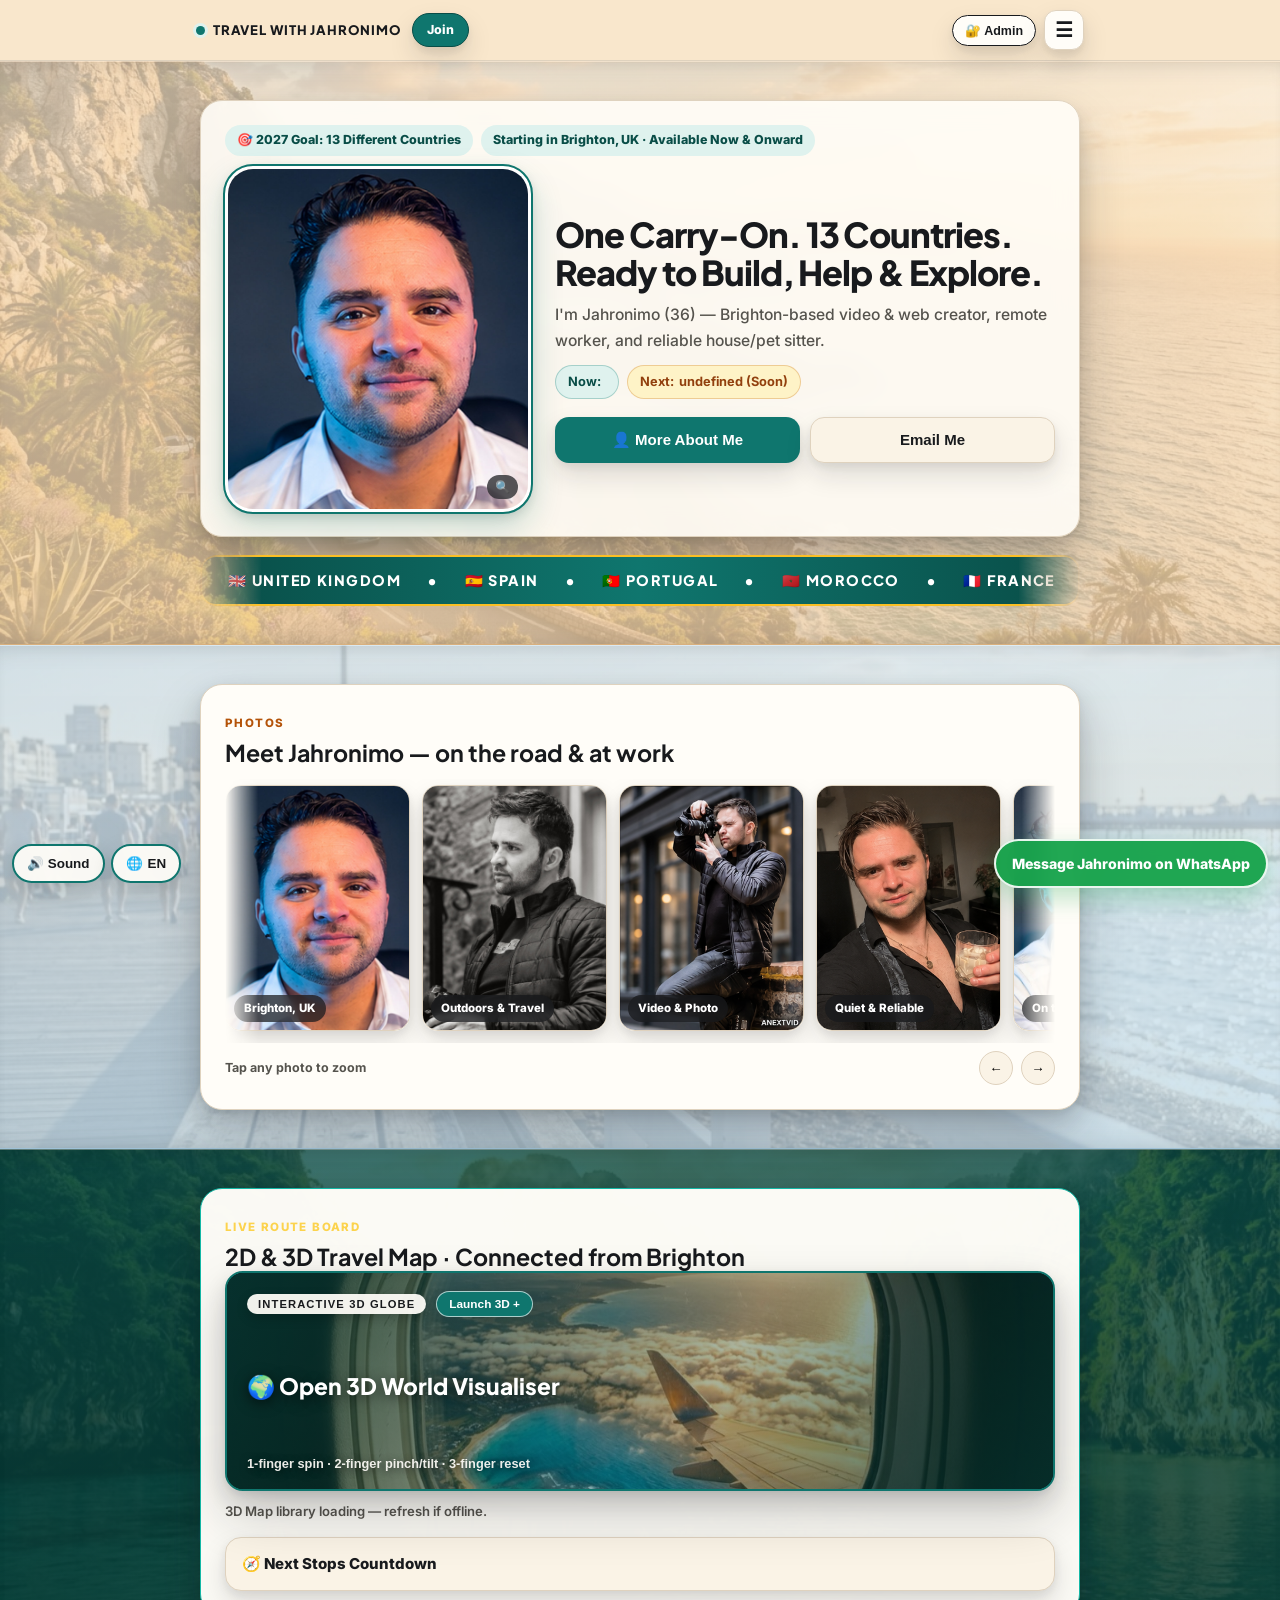
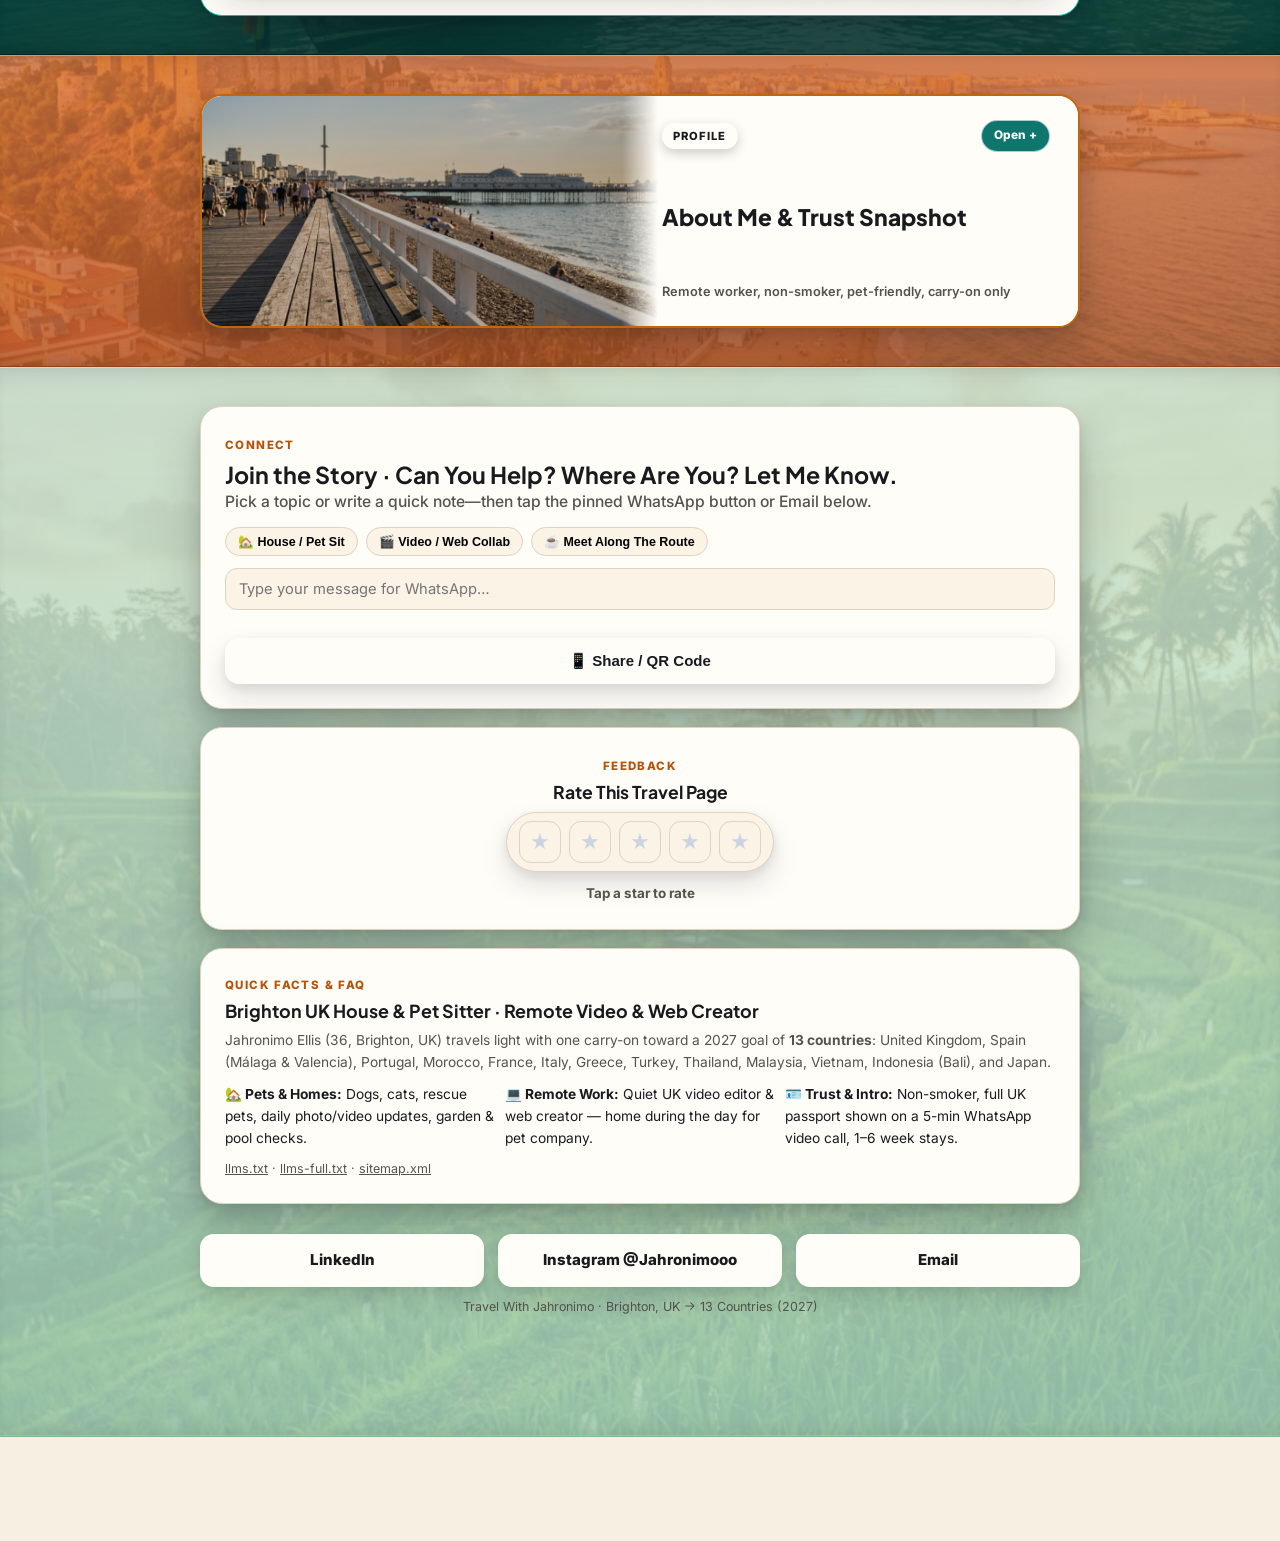
==== index.html @ 1192c4c6 "Upgrade SEO/AGI JSON-LD + visible FAQ + owner-only Trip Prep & SEO Admin tab" ====
<!DOCTYPE html>
<html lang="en" dir="ltr">
<head>
  <meta charset="UTF-8" />
  <meta name="viewport" content="width=device-width, initial-scale=1.0, viewport-fit=cover" />
  <title>Travel With Jahronimo — House Sitting, Remote Video &amp; Web | 13 Countries 2027</title>
  <meta name="description" content="Jahronimo (36, Brighton UK) — calm remote video &amp; web creator and trusted house/pet sitter travelling with one carry-on across 13 countries in 2027." />
  <meta name="robots" content="index, follow, max-image-preview:large" />
  <link rel="canonical" href="https://travelwithjahronimo.pages.dev/" />
  <link rel="alternate" type="text/plain" title="LLMs Context" href="llms.txt" />
  <link rel="manifest" href="manifest.webmanifest" />
  <meta name="theme-color" content="#0b4f4a" />

  <!-- Geo & Local Discovery -->
  <meta name="geo.region" content="GB-BNH" />
  <meta name="geo.placename" content="Brighton" />
  <meta name="geo.position" content="50.8225;-0.1372" />
  <meta name="ICBM" content="50.8225, -0.1372" />

  <!-- 16 hreflang alternates -->
  <link rel="alternate" hreflang="en" href="https://travelwithjahronimo.pages.dev/" />
  <link rel="alternate" hreflang="es" href="https://travelwithjahronimo.pages.dev/?lang=es" />
  <link rel="alternate" hreflang="pt" href="https://travelwithjahronimo.pages.dev/?lang=pt" />
  <link rel="alternate" hreflang="fr" href="https://travelwithjahronimo.pages.dev/?lang=fr" />
  <link rel="alternate" hreflang="ar" href="https://travelwithjahronimo.pages.dev/?lang=ar" />
  <link rel="alternate" hreflang="id" href="https://travelwithjahronimo.pages.dev/?lang=id" />
  <link rel="alternate" hreflang="th" href="https://travelwithjahronimo.pages.dev/?lang=th" />
  <link rel="alternate" hreflang="vi" href="https://travelwithjahronimo.pages.dev/?lang=vi" />
  <link rel="alternate" hreflang="de" href="https://travelwithjahronimo.pages.dev/?lang=de" />
  <link rel="alternate" hreflang="it" href="https://travelwithjahronimo.pages.dev/?lang=it" />
  <link rel="alternate" hreflang="nl" href="https://travelwithjahronimo.pages.dev/?lang=nl" />
  <link rel="alternate" hreflang="ja" href="https://travelwithjahronimo.pages.dev/?lang=ja" />
  <link rel="alternate" hreflang="ko" href="https://travelwithjahronimo.pages.dev/?lang=ko" />
  <link rel="alternate" hreflang="zh" href="https://travelwithjahronimo.pages.dev/?lang=zh" />
  <link rel="alternate" hreflang="hi" href="https://travelwithjahronimo.pages.dev/?lang=hi" />
  <link rel="alternate" hreflang="tr" href="https://travelwithjahronimo.pages.dev/?lang=tr" />
  <link rel="alternate" hreflang="x-default" href="https://travelwithjahronimo.pages.dev/" />

  <!-- Open Graph & Twitter -->
  <meta property="og:type" content="website" />
  <meta property="og:title" content="Travel With Jahronimo — House Sitting, Video &amp; Web | 13 Countries 2027" />
  <meta property="og:description" content="One carry-on. 13 countries. Trusted UK house/pet sitter and remote video &amp; web creator." />
  <meta property="og:url" content="https://travelwithjahronimo.pages.dev/" />
  <meta property="og:image" content="https://travelwithjahronimo.pages.dev/assets/hero.jpg" />
  <meta name="twitter:card" content="summary_large_image" />
  <meta name="twitter:title" content="Travel With Jahronimo — 13 Countries in 2027" />
  <meta name="twitter:image" content="https://travelwithjahronimo.pages.dev/assets/hero.jpg" />

  <!-- Structured Data (SEO / AEO / GEO) -->
  <script type="application/ld+json">
  {
    "@context": "https://schema.org",
    "@graph": [
      {
        "@type": "WebSite",
        "name": "Travel With Jahronimo",
        "url": "https://travelwithjahronimo.pages.dev/"
      },
      {
        "@type": "ProfilePage",
        "mainEntity": {
          "@type": "Person",
          "name": "Jahronimo Ellis",
          "url": "https://travelwithjahronimo.pages.dev/",
          "email": "mailto:jahronimo1@hotmail.com",
          "homeLocation": { "@type": "Place", "name": "Brighton, United Kingdom" },
          "hasOccupation": { "@type": "Occupation", "name": "Remote Video Producer, Web Creator & Trusted House Sitter" },
          "knowsAbout": ["House Sitting", "Pet Sitting", "Dog & Cat Care", "Video Editing", "Web Design", "Remote Work"],
          "sameAs": [
            "https://www.linkedin.com/in/jahronimo-ellis-aa6863437/",
            "https://instagram.com/Jahronimooo"
          ]
        }
      },
      {
        "@type": "Service",
        "name": "House Sitting, Pet Care & Remote Video/Web Production",
        "provider": { "@type": "Person", "name": "Jahronimo Ellis" },
        "areaServed": ["United Kingdom", "Europe", "North Africa", "Southeast Asia", "Japan"]
      },
      {
        "@type": "ItemList",
        "name": "2027 13-Country Travel Route",
        "itemListElement": [
          { "@type": "ListItem", "position": 1, "name": "United Kingdom" },
          { "@type": "ListItem", "position": 2, "name": "Spain" },
          { "@type": "ListItem", "position": 3, "name": "Portugal" },
          { "@type": "ListItem", "position": 4, "name": "Morocco" },
          { "@type": "ListItem", "position": 5, "name": "France" },
          { "@type": "ListItem", "position": 6, "name": "Italy" },
          { "@type": "ListItem", "position": 7, "name": "Greece" },
          { "@type": "ListItem", "position": 8, "name": "Turkey" },
          { "@type": "ListItem", "position": 9, "name": "Thailand" },
          { "@type": "ListItem", "position": 10, "name": "Malaysia" },
          { "@type": "ListItem", "position": 11, "name": "Vietnam" },
          { "@type": "ListItem", "position": 12, "name": "Indonesia (Bali)" },
          { "@type": "ListItem", "position": 13, "name": "Japan" }
        ]
      },
      {
        "@type": "OfferCatalog",
        "name": "House Sitting & Remote Creative Services",
        "itemListElement": [
          { "@type": "Offer", "itemOffered": { "@type": "Service", "name": "Trusted House & Pet Sitting" } },
          { "@type": "Offer", "itemOffered": { "@type": "Service", "name": "Remote Video Editing & Web Production" } }
        ]
      },
      {
        "@type": "HowTo",
        "name": "How to Book Jahronimo for a House Sit or Creative Project",
        "step": [
          { "@type": "HowToStep", "name": "Check the Live Route", "text": "View Jahronimo's current base and upcoming stops on the 3D World Globe." },
          { "@type": "HowToStep", "name": "Send Dates via WhatsApp or Email", "text": "Use the regional Connect Sheet or pinned WhatsApp button with your dates." },
          { "@type": "HowToStep", "name": "5-Minute Intro Video Call", "text": "Meet your pets, tour the property, and confirm key handover details." }
        ]
      },
      {
        "@type": "FAQPage",
        "mainEntity": [
          {
            "@type": "Question",
            "name": "Where is Jahronimo based and where is he travelling next?",
            "acceptedAnswer": { "@type": "Answer", "text": "Jahronimo starts from Brighton, UK, with upcoming 2026–2027 stops across Spain, Portugal, Morocco, Europe, and Southeast Asia toward a 13-country goal." }
          },
          {
            "@type": "Question",
            "name": "Does Jahronimo work remotely while house sitting?",
            "acceptedAnswer": { "@type": "Answer", "text": "Yes. He works quietly from home producing video and web projects, giving pets calm daytime company." }
          },
          {
            "@type": "Question",
            "name": "Can hosts do a video call and check ID before booking?",
            "acceptedAnswer": { "@type": "Answer", "text": "Yes. Jahronimo offers a 5-minute WhatsApp video call to meet your pets, tour the home, and verify his UK passport." }
          },
          {
            "@type": "Question",
            "name": "What pets and home tasks does Jahronimo handle?",
            "acceptedAnswer": { "@type": "Answer", "text": "Dogs, cats, and rescue pets (walks, feeding, medication, daily photo updates), plus garden, plants, and pool checks." }
          },
          {
            "@type": "Question",
            "name": "How long are typical stays?",
            "acceptedAnswer": { "@type": "Answer", "text": "Flexible 1-week to 6-week stays across the UK, Spain, Portugal, Morocco, Europe, and Southeast Asia." }
          }
        ]
      },
      {
        "@type": "Place",
        "name": "Brighton, United Kingdom",
        "geo": { "@type": "GeoCoordinates", "latitude": 50.8225, "longitude": -0.1372 }
      },
      {
        "@type": "Place",
        "name": "Málaga, Spain",
        "geo": { "@type": "GeoCoordinates", "latitude": 36.7213, "longitude": -4.4214 }
      },
      {
        "@type": "Place",
        "name": "Valencia, Spain",
        "geo": { "@type": "GeoCoordinates", "latitude": 39.4699, "longitude": -0.3763 }
      },
      {
        "@type": "Place",
        "name": "Chiang Mai & Bangkok, Thailand",
        "geo": { "@type": "GeoCoordinates", "latitude": 18.7883, "longitude": 98.9853 }
      },
      {
        "@type": "Place",
        "name": "Ubud, Bali, Indonesia",
        "geo": { "@type": "GeoCoordinates", "latitude": -8.5069, "longitude": 115.2625 }
      }
    ]
  }
  </script>

  <link rel="preconnect" href="https://fonts.googleapis.com" />
  <link rel="preconnect" href="https://fonts.gstatic.com" crossorigin />
  <link href="https://fonts.googleapis.com/css2?family=Inter:wght@400;500;600;700&family=Plus+Jakarta+Sans:wght@700;800&display=swap" rel="stylesheet" />
  <link href="https://unpkg.com/maplibre-gl@5.1.0/dist/maplibre-gl.css" rel="stylesheet" />
  <link rel="stylesheet" href="styles.css?v=5" />
</head>
<body>
  <!-- Animated SVG Logo Launch Intro (runs on every launch, skip anytime) -->
  <div id="launchIntro" class="launch-intro" aria-label="Travel With Jahronimo Launch Animation">
    <div class="launch-logo-box">
      <svg class="launch-svg" viewBox="0 0 140 140" width="124" height="124" aria-hidden="true">
        <circle class="svg-globe" cx="70" cy="70" r="52" fill="none" stroke="#0f766e" stroke-width="3.5" />
        <ellipse class="svg-orbit" cx="70" cy="70" rx="52" ry="20" fill="none" stroke="#c2410c" stroke-width="2.5" stroke-dasharray="6 4" />
        <path class="svg-arc" d="M22,74 Q70,18 118,64" fill="none" stroke="#d97706" stroke-width="3" stroke-linecap="round" />
        <circle class="svg-plane" cx="118" cy="64" r="5.5" fill="#c2410c" />
      </svg>
      <div class="launch-wordmark">TRAVEL WITH JAHRONIMO</div>
      <div class="launch-sub">One Carry-On · 13 Countries · 2027</div>
      <button id="skipIntroBtn" class="skip-intro-btn tap-fx" type="button">Skip Intro →</button>
    </div>
  </div>

  <!-- Sticky Topbar (Brand + Join on Left | 3-Bar Fast Jump on Right | No Sound in Middle) -->
  <header class="topbar">
    <div class="topbar-inner">
      <div class="topbar-left">
        <div class="brand-wrap">
          <span class="brand-dot" aria-hidden="true"></span>
          <span class="brand-name">TRAVEL WITH JAHRONIMO</span>
        </div>
        <a id="topJoinBtn" class="top-join-btn tap-fx" href="#quick-whatsapp" data-i18n="joinTop">Join</a>
      </div>
      <div class="topbar-right">
        <button id="authQuickBtn" class="top-admin-btn tap-fx" type="button" aria-label="Admin Login" data-i18n="adminBtnLabel">🔐 Admin</button>
        <button id="navMenuBtn" class="hamburger-btn tap-fx" type="button" aria-label="Open areas menu" aria-expanded="false">☰</button>
      </div>
      <nav id="navMenuDropdown" class="nav-dropdown" aria-label="Fast jump areas">
        <button class="nav-jump-btn tap-fx" type="button" data-jump="sec-hero" data-i18n="navWho">👤 Who I Am</button>
        <button class="nav-jump-btn tap-fx" type="button" data-jump="sec-photos" data-i18n="navPhotos">📸 Photos</button>
        <button class="nav-jump-btn tap-fx" type="button" data-jump="sec-map" data-i18n="navWorld">🌍 3D World &amp; Countdowns</button>
        <button class="nav-jump-btn tap-fx" type="button" data-jump="sec-info" data-i18n="navCards">🃏 Full Guide &amp; FAQ</button>
        <button class="nav-jump-btn tap-fx" type="button" data-jump="quick-whatsapp" data-i18n="navJoin">💬 Join the Story</button>
      </nav>
    </div>
  </header>

  <!-- BAND 1: WARM CREAM — WHO I AM + WHERE NOW / NEXT -->
  <main id="mainContent">
  <section id="sec-hero" class="band band-cream">
    <div class="band-inner">
      <article class="card hero-card reveal">
        <div class="pill-row">
          <span class="status-pill" data-i18n="goalBadgeTop">🎯 2027 Goal: 13 Countries</span>
          <span class="status-pill alt" data-i18n="statusPill">Starting from Brighton, UK · Available Now</span>
        </div>
        <div class="hero-top">
          <button id="heroAvatarBtn" class="hero-avatar-btn tap-fx" type="button" aria-label="Tap to view profile photo">
            <img class="hero-avatar" src="assets/hero.jpg" alt="Jahronimo — Profile photo" style="object-position: center 20%;" />
            <span class="hero-avatar-badge">🔍</span>
          </button>
          <div>
            <h1 class="hero-title" data-i18n="heroTitle">One Carry-On. 13 Countries. Your Home &amp; Pets in Safe Hands.</h1>
            <p class="hero-sub" data-i18n="heroSub">I’m Jahronimo (36) — calm UK remote worker, video &amp; web creator, and trusted house &amp; pet sitter.</p>
            <div class="where-row">
              <span class="where-pill"><strong data-i18n="nowLabel">Now:</strong> <span id="whereNowText">Brighton, UK</span></span>
              <span class="where-pill next"><strong data-i18n="nextLabel">Next:</strong> <span id="whereNextText">Málaga, Spain (Dec 2026)</span></span>
            </div>
            <div class="cta-row">
              <button id="openAboutHeroBtn" class="btn btn-teal tap-fx" type="button" data-i18n="moreAboutBtn">👤 More About Me</button>
              <button id="openEmailModalBtn" class="btn btn-email tap-fx" type="button" data-i18n="emailBtn">Email Me</button>
            </div>
          </div>
        </div>
      </article>

      <div class="travel-marquee" aria-label="13 Target Countries">
        <div class="travel-marquee-track" style="animation-duration: 300s;">
          <span>🇬🇧 UNITED KINGDOM</span><span>•</span><span>🇪🇸 SPAIN</span><span>•</span><span>🇵🇹 PORTUGAL</span><span>•</span><span>🇲🇦 MOROCCO</span><span>•</span><span>🇫🇷 FRANCE</span><span>•</span><span>🇮🇹 ITALY</span><span>•</span><span>🇬🇷 GREECE</span><span>•</span><span>🇹🇷 TURKEY</span><span>•</span><span>🇹🇭 THAILAND</span><span>•</span><span>🇲🇾 MALAYSIA</span><span>•</span><span>🇻🇳 VIETNAM</span><span>•</span><span>🇮🇩 INDONESIA (BALI)</span><span>•</span><span>🇯🇵 JAPAN</span><span>•</span>
          <span>🇬🇧 UNITED KINGDOM</span><span>•</span><span>🇪🇸 SPAIN</span><span>•</span><span>🇵🇹 PORTUGAL</span><span>•</span><span>🇲🇦 MOROCCO</span><span>•</span><span>🇫🇷 FRANCE</span><span>•</span><span>🇮🇹 ITALY</span><span>•</span><span>🇬🇷 GREECE</span><span>•</span><span>🇹🇷 TURKEY</span><span>•</span><span>🇹🇭 THAILAND</span><span>•</span><span>🇲🇾 MALAYSIA</span><span>•</span><span>🇻🇳 VIETNAM</span><span>•</span><span>🇮🇩 INDONESIA (BALI)</span><span>•</span><span>🇯🇵 JAPAN</span><span>•</span>
        </div>
      </div>
    </div>
  </section>

  <!-- BAND 2: WARM IVORY — 16-PHOTO MEDIA STRIP -->
  <section id="sec-photos" class="band band-ivory">
    <div class="band-inner">
      <article class="card reveal">
        <div class="section-kicker" data-i18n="photosKicker">Photos</div>
        <h2 class="section-title" data-i18n="photosTitle">A quick look at me</h2>
        <div id="photoScrollStrip" class="photo-scroll-strip">
          <figure class="photo-item"><img src="assets/hero.jpg" alt="Jahronimo in Brighton" data-caption="Brighton, UK" loading="lazy" /><figcaption class="photo-cap" data-i18n="cap1">Brighton</figcaption></figure>
          <figure class="photo-item"><img src="assets/outdoors.jpg" alt="Outdoors walk" data-caption="Coast &amp; Trails" loading="lazy" /><figcaption class="photo-cap" data-i18n="cap2">Outdoors</figcaption></figure>
          <figure class="photo-item"><img src="assets/camera.png" alt="Video &amp; Photo" data-caption="Video &amp; Photo" loading="lazy" /><figcaption class="photo-cap" data-i18n="cap3">Video &amp; Photo</figcaption></figure>
          <figure class="photo-item"><img src="assets/interior.png" alt="Calm remote setup" data-caption="Trusted Home Care" loading="lazy" /><figcaption class="photo-cap" data-i18n="cap4">Trusted</figcaption></figure>
          <figure class="photo-item"><img src="assets/g05.jpg" alt="Travel portrait 5" loading="lazy" /><figcaption class="photo-cap">On the road</figcaption></figure>
          <figure class="photo-item"><img src="assets/g06.jpg" alt="Travel portrait 6" loading="lazy" /><figcaption class="photo-cap">Creative</figcaption></figure>
          <figure class="photo-item"><img src="assets/g07.jpg" alt="Travel portrait 7" loading="lazy" /><figcaption class="photo-cap">Explore</figcaption></figure>
          <figure class="photo-item"><img src="assets/g08.jpg" alt="Travel portrait 8" loading="lazy" /><figcaption class="photo-cap">Sun &amp; Sea</figcaption></figure>
          <figure class="photo-item"><img src="assets/g09.jpg" alt="Travel portrait 9" loading="lazy" /><figcaption class="photo-cap">City Walks</figcaption></figure>
          <figure class="photo-item"><img src="assets/g10.jpg" alt="Travel portrait 10" loading="lazy" /><figcaption class="photo-cap">Remote Life</figcaption></figure>
          <figure class="photo-item"><img src="assets/g11.png" alt="Travel portrait 11" loading="lazy" /><figcaption class="photo-cap">Fitness</figcaption></figure>
          <figure class="photo-item"><img src="assets/g12.png" alt="Travel portrait 12" loading="lazy" /><figcaption class="photo-cap">Evening</figcaption></figure>
          <figure class="photo-item"><img src="assets/g13.png" alt="Travel portrait 13" loading="lazy" /><figcaption class="photo-cap">Portrait</figcaption></figure>
          <figure class="photo-item"><img src="assets/g14.png" alt="Travel portrait 14" loading="lazy" /><figcaption class="photo-cap">Filming</figcaption></figure>
          <figure class="photo-item"><img src="assets/g15.png" alt="Travel portrait 15" loading="lazy" /><figcaption class="photo-cap">Coastal</figcaption></figure>
          <figure class="photo-item"><img src="assets/g16.png" alt="Travel portrait 16" loading="lazy" /><figcaption class="photo-cap">Ready</figcaption></figure>
        </div>
        <div class="photo-nav-row">
          <span data-i18n="tapZoomHint">Tap any photo to zoom</span>
          <div style="display:flex;gap:8px;">
            <button id="photoPrevBtn" class="photo-nav-btn tap-fx" type="button" aria-label="Scroll photos left">←</button>
            <button id="photoNextBtn" class="photo-nav-btn tap-fx" type="button" aria-label="Scroll photos right">→</button>
          </div>
        </div>
      </article>
    </div>
  </section>

  <!-- BAND 3: DEEP OCEAN TEAL — INTERACTIVE 3D WORLD GLOBE & COUNTDOWNS -->
  <section id="sec-map" class="band band-teal">
    <div class="band-inner">
      <article class="card reveal">
        <div class="section-kicker" data-i18n="mapKicker">Live Route Map</div>
        <h2 class="section-title" data-i18n="mapTitle">2D &amp; 3D Travel Map · Starting From Brighton</h2>

        <!-- Pressable Image Card to Launch 3D World Visualiser (keeps page scroll smooth) -->
        <button id="openWorldCardBtn" class="world-launcher-btn tap-fx" type="button" aria-label="Open 3D World Visualiser">
          <img class="vbtn-bg" src="assets/win-world.jpg" alt="3D World Route Preview" style="--bg-pos: center center;" loading="lazy" />
          <div class="vbtn-scrim"></div>
          <div class="vbtn-top">
            <span class="vbtn-tag" data-i18n="worldTag">Interactive 3D Globe</span>
            <span class="vbtn-open" data-i18n="launch3dBtn">Launch 3D +</span>
          </div>
          <div class="vbtn-title" data-i18n="openWorldTitle">🌍 Open 3D World Visualiser</div>
          <div class="vbtn-bottom">
            <span class="vbtn-sub" data-i18n="worldSub">1-finger spin · 2-finger pinch/tilt · 3-finger reset</span>
          </div>
        </button>

        <div id="mapStatus" class="map-status-note" data-i18n="mapStatusDefault">Tap the World Card or any stop pill below to open the 3D World Visualiser.</div>

        <!-- Fullscreen-Only Map Container with Exit Fullscreen Button & Controls INSIDE it -->
        <div id="mapStageWrap" class="map-stage-wrap">
          <div id="worldMap3D"></div>
          <button id="mapFsExitBtn" class="map-fs-exit tap-fx" type="button" data-i18n="exitFsBtn">✕ Exit Fullscreen</button>
          <div style="position:absolute;top:18px;right:14px;z-index:998;padding:6px 12px;border-radius:999px;background:rgba(24,26,29,0.74);color:#fff;font-size:0.72rem;font-weight:700;backdrop-filter:blur(6px);pointer-events:none;">
            1F Spin · 2F Pinch/Tilt · 3F Tap Reset / Swipe ↓ Exit
          </div>
          <div id="mapFsHudText" style="position:absolute;top:64px;left:16px;z-index:998;padding:6px 12px;border-radius:999px;background:rgba(11,79,74,0.88);color:#fff;font-size:0.76rem;font-weight:800;backdrop-filter:blur(6px);pointer-events:none;border:1px solid rgba(255,255,255,0.28);">
            📍 Brighton, UK → 13 Countries
          </div>
          <div class="map-fs-toolbar">
            <button id="btn3d" class="map-btn active tap-fx" type="button" data-i18n="btn3D">3D Globe</button>
            <button id="btn2d" class="map-btn tap-fx" type="button" data-i18n="btn2D">2D Map</button>
            <button id="mapNextStopHudBtn" class="map-btn tap-fx" type="button">🧭 Next Stop</button>
            <button id="mapTiltBtn" class="map-btn tap-fx" type="button">📐 +15° Tilt</button>
            <button id="mapWorldBtn" class="map-btn tap-fx" type="button">🧭 Full World</button>
            <button id="connectLocBtn" class="map-btn geo tap-fx" type="button" data-i18n="btnPhoneLoc">📍 Connect Phone</button>
            <button id="mapFollowBtn" class="map-btn geo tap-fx" type="button">📡 Follow Me</button>
            <button id="mapFsExitBtn2" class="map-btn tap-fx" type="button" style="background:#dc2626;color:#fff;border-color:#dc2626;">✕ Close</button>
          </div>
        </div>

        <details class="next-stops-collapse">
          <summary class="next-stops-summary tap-fx">
            <span>🧭 <span data-i18n="cdTitle">Countdown to Next Stops</span></span>
          </summary>
          <div class="next-stops-body">
            <div id="countdownGrid" class="countdown-grid"></div>
          </div>
        </details>
      </article>
    </div>
  </section>

  <!-- BAND 4: TERRACOTTA SAND — ONE UNIFIED EXPANDABLE GUIDE (ABOUT, ITINERARY, SKILLS, GOALS, FAQ) -->
  <section id="sec-info" class="band band-sand">
    <div class="band-inner">
      <div class="vbtn-grid">
        <details class="acc-card goal-featured reveal tap-fx">
          <summary class="vbtn-summary" style="--bg-pos: center 30%; min-height: 230px;">
            <img class="vbtn-bg" src="assets/win-about.jpg" alt="About Jahronimo — Full Guide" loading="lazy" />
            <div class="vbtn-scrim"></div>
            <div class="vbtn-top">
              <span class="vbtn-tag" data-i18n="tagProfile">Profile · Itinerary · Skills · 2027</span>
              <span class="vbtn-open" data-i18n="openPlus">Open Full Guide +</span>
            </div>
            <div class="vbtn-title" data-i18n="aboutKicker">About Me, Routes &amp; Full Guide</div>
            <div class="vbtn-bottom">
              <span class="vbtn-sub" data-i18n="aboutSub">Tap to open profile, itinerary, skills, 13-country goals &amp; FAQ in one page</span>
            </div>
          </summary>
          <div class="acc-body">
            <h4 style="font-size:1.05rem;margin-bottom:8px;color:var(--accent-dark);">👤 About Me &amp; Profile</h4>
            <ul>
              <li data-i18n="chip1">🇬🇧 UK Passport (Brighton Base)</li>
              <li data-i18n="chip2">🚭 Non-Smoker &amp; Quiet Lifestyle</li>
              <li data-i18n="chip3">💻 Remote Video &amp; Web Creator</li>
              <li data-i18n="chip4">🐾 Experienced with Dogs, Cats &amp; Rescue Pets</li>
              <li data-i18n="chip5">🎒 Carry-On Only Minimalist</li>
              <li data-i18n="chip6">📹 5-Min Intro Video Call Before Every Sit</li>
            </ul>
            <p data-i18n="aboutBody">I’m Jahronimo, 36, from Brighton on the UK South Coast. I work remotely in video production, editing, and modern web design while house and pet sitting across Europe, North Africa, and Southeast Asia on my 2027 mission to visit 13 countries.</p>
            <p>Because I work quietly from home during the day, pets get calm, consistent company, regular walks, and zero disruption to their routine. Hosts receive daily photo and video updates, spotless home care, garden/pool checks, and reliable communication from start to finish.</p>

            <hr style="border:none;border-top:1.5px solid var(--line);margin:16px 0;" />
            <h4 style="font-size:1.05rem;margin-bottom:8px;color:var(--accent-dark);" data-i18n="routesTitle">🗺️ Itinerary &amp; Travel Routes</h4>
            <ul>
              <li><strong data-i18n="r1Date">Dec 2026:</strong> <span data-i18n="r1Places">Spain · Portugal · Morocco</span> — <span data-i18n="r1Note">House sits &amp; creative sprints (Málaga, Valencia, Lisbon)</span></li>
              <li><strong data-i18n="r2Date">Jan–Feb 2027:</strong> <span data-i18n="r2Places">Thailand · Bali · Vietnam</span> — <span data-i18n="r2Note">Villa care &amp; coastal stays</span></li>
              <li><strong data-i18n="r3Date">Ongoing:</strong> <span data-i18n="r3Places">UK (Brighton)</span> — <span data-i18n="r3Note">Home base</span></li>
            </ul>
            <p>Flexible windows for 1-week to 6-week sits along Europe, North Africa, and Southeast Asia.</p>

            <hr style="border:none;border-top:1.5px solid var(--line);margin:16px 0;" />
            <h4 style="font-size:1.05rem;margin-bottom:8px;color:var(--accent-dark);" data-i18n="skillsGroupTitle">🛠️ Interests, Values &amp; Skills</h4>
            <ul>
              <li data-i18n="s1">🐾 Cat &amp; dog feeding, walks, meds</li>
              <li data-i18n="s2">🌿 Garden, plants &amp; pool checks</li>
              <li data-i18n="s3">💻 Quiet remote work setup</li>
              <li data-i18n="s4">🎬 Video editing &amp; modern websites</li>
              <li data-i18n="s5">⛵ Boat / yacht deck &amp; marina help</li>
            </ul>
            <p>Active daily routine: coastal walks, gym training, cooking healthy meals, practising Spanish, and capturing clean travel &amp; lifestyle visuals.</p>

            <hr style="border:none;border-top:1.5px solid var(--line);margin:16px 0;" />
            <h4 style="font-size:1.05rem;margin-bottom:8px;color:var(--accent-dark);" data-i18n="goalsTitle">🎯 2027 Goals · 13 Countries</h4>
            <div class="goal-progress-wrap" style="margin-bottom:12px;">
              <div style="display:flex;justify-content:space-between;font-weight:800;margin-bottom:6px;">
                <span data-i18n="goalMainLabel">🌍 2027 Mission: 13 Different Countries</span>
                <span id="countriesProgressText">2 / 13 Countries</span>
              </div>
              <div style="height:12px;border-radius:999px;background:#e5eee9;overflow:hidden;border:1px solid #cbd5e1;">
                <div id="countriesProgressFill" style="height:100%;width:15%;background:#0f766e;border-radius:999px;transition:width 0.5s ease;"></div>
              </div>
            </div>
            <ul>
              <li><strong data-i18n="g1Title">🗺️ 13 Countries:</strong> <span data-i18n="g1Desc">Europe, North Africa &amp; Asia.</span></li>
              <li><strong data-i18n="g2Title">🏡 House Sits:</strong> <span data-i18n="g2Desc">5-star host references &amp; daily updates.</span></li>
              <li><strong data-i18n="g3Title">🎬 Video &amp; Web:</strong> <span data-i18n="g3Desc">Host creative collaborations.</span></li>
              <li><strong data-i18n="g4Title">🗣️ Spanish:</strong> <span data-i18n="g4Desc">Conversational fluency.</span></li>
            </ul>

            <hr style="border:none;border-top:1.5px solid var(--line);margin:16px 0;" />
            <h4 style="font-size:1.05rem;margin-bottom:8px;color:var(--accent-dark);" data-i18n="faqTitle">🤝 People, Trust &amp; Direct Contact</h4>
            <ul>
              <li>✅ Full UK Passport &amp; verifiable ID shown on 5-min WhatsApp video call</li>
              <li>✅ <strong>★★★★★ Host Trust Highlights:</strong> Calm daytime presence, daily pet updates, spotless home handover</li>
              <li>📧 Email: <a href="mailto:jahronimo1@hotmail.com?subject=%5BTravel%20With%20Jahronimo%5D%20Collaboration%20%2F%20House%20Sit">jahronimo1@hotmail.com</a></li>
              <li>💼 LinkedIn: <a href="https://www.linkedin.com/in/jahronimo-ellis-aa6863437/" target="_blank" rel="noopener">Jahronimo Ellis</a> · 📸 Instagram: <a href="https://instagram.com/Jahronimooo" target="_blank" rel="noopener">@Jahronimooo</a></li>
            </ul>
          </div>
        </details>
      </div>
    </div>
  </section>

  <!-- BAND 5: MINT SAGE — JOIN STORY + FOOTER -->
  <section id="sec-connect" class="band band-mint">
    <div class="band-inner">
      <article id="quick-whatsapp" class="card reveal">
        <div class="section-kicker" data-i18n="waBoxKicker">Join the Story</div>
        <h2 class="section-title" data-i18n="waBoxTitle">Join the Story · Message on WhatsApp</h2>
        <p class="hero-sub" style="margin-bottom:12px;" data-i18n="waBoxSub">Pick a topic or write your own message — it syncs directly to the WhatsApp button.</p>
        <div class="pill-row" style="margin-bottom:12px;">
          <button class="stop-pill wa-topic-pill tap-fx" type="button" data-wa-msg="Hi Jahronimo! Looking for a house/pet sitter — here are my dates:">🏡 House / Pet Sit</button>
          <button class="stop-pill wa-topic-pill tap-fx" type="button" data-wa-msg="Hi Jahronimo! Want to collab on video or a website project:">🎬 Video / Web Collab</button>
          <button class="stop-pill wa-topic-pill tap-fx" type="button" data-wa-msg="Hi Jahronimo! Let’s grab a coffee/walk when you’re in town:">☕ Meet Along The Route</button>
        </div>
        <input id="waCustomMsg" class="auth-field" type="text" placeholder="Type your message for WhatsApp…" data-i18n-placeholder="waPlaceholder" />
        <div class="cta-row">
          <button id="openQrShareBtn" class="btn btn-outline tap-fx" type="button" data-i18n="shareQrBtn">📱 Share / QR Code</button>
        </div>
      </article>

      <article class="card reveal" style="text-align:center;">
        <div class="section-kicker" data-i18n="rateKicker">Feedback</div>
        <h3 class="section-title" style="font-size:1.1rem;" data-i18n="rateTitle">Rate This Travel Page</h3>
        <div id="starRateRow" class="star-tray">
          <button class="star-btn tap-fx" type="button" data-star="1" aria-label="1 star">★</button>
          <button class="star-btn tap-fx" type="button" data-star="2" aria-label="2 stars">★</button>
          <button class="star-btn tap-fx" type="button" data-star="3" aria-label="3 stars">★</button>
          <button class="star-btn tap-fx" type="button" data-star="4" aria-label="4 stars">★</button>
          <button class="star-btn tap-fx" type="button" data-star="5" aria-label="5 stars">★</button>
        </div>
        <div id="starRateMsg" style="font-size:0.84rem;color:var(--muted);font-weight:700;" data-i18n="rateHint">Tap a star to rate</div>
      </article>

      <article class="card reveal" aria-label="Travel Overview and FAQ" style="font-size:0.86rem;line-height:1.6;">
        <div class="section-kicker">Quick Facts &amp; FAQ</div>
        <h2 class="section-title" style="font-size:1.12rem;margin-bottom:8px;">Brighton UK House &amp; Pet Sitter · Remote Video &amp; Web Creator</h2>
        <p style="color:var(--muted);margin-bottom:10px;">
          Jahronimo Ellis (36, Brighton, UK) travels light with one carry-on toward a 2027 goal of <strong>13 countries</strong>: United Kingdom, Spain (Málaga &amp; Valencia), Portugal, Morocco, France, Italy, Greece, Turkey, Thailand, Malaysia, Vietnam, Indonesia (Bali), and Japan.
        </p>
        <div style="display:grid;grid-template-columns:repeat(auto-fit,minmax(220px,1fr));gap:10px;text-align:left;margin-bottom:10px;">
          <div><strong>🏡 Pets &amp; Homes:</strong> Dogs, cats, rescue pets, daily photo/video updates, garden &amp; pool checks.</div>
          <div><strong>💻 Remote Work:</strong> Quiet UK video editor &amp; web creator — home during the day for pet company.</div>
          <div><strong>🪪 Trust &amp; Intro:</strong> Non-smoker, full UK passport shown on a 5-min WhatsApp video call, 1–6 week stays.</div>
        </div>
        <div style="font-size:0.78rem;color:var(--muted);">
          <a href="llms.txt" style="text-decoration:underline;">llms.txt</a> · <a href="llms-full.txt" style="text-decoration:underline;">llms-full.txt</a> · <a href="sitemap.xml" style="text-decoration:underline;">sitemap.xml</a>
        </div>
      </article>

      <footer class="site-footer" style="text-align:center;padding:12px 0 80px;">
        <div style="display:flex;justify-content:center;gap:14px;flex-wrap:wrap;margin-bottom:10px;">
          <a class="btn btn-outline tap-fx" href="https://www.linkedin.com/in/jahronimo-ellis-aa6863437/" target="_blank" rel="noopener">LinkedIn</a>
          <a class="btn btn-outline tap-fx" href="https://instagram.com/Jahronimooo" target="_blank" rel="noopener">Instagram @Jahronimooo</a>
          <a class="btn btn-outline tap-fx" href="mailto:jahronimo1@hotmail.com?subject=%5BTravel%20With%20Jahronimo%5D%20Quick%20Message">Email</a>
        </div>
        <div style="font-size:0.78rem;color:var(--muted);">Travel With Jahronimo · Brighton, UK → 13 Countries (2027)</div>
      </footer>
    </div>
  </section>
  </main>

  <!-- Pinned Bottom Dock: Sound Off Bottom-Left | WhatsApp Bottom-Right -->
  <div class="pinned-bottom-dock">
    <div class="pinned-left-group">
      <button id="soundToggleBtn" class="pinned-sound tap-fx" type="button" aria-label="Toggle Sound">🔊 Sound</button>
      <button id="openLangBtn" class="pinned-lang tap-fx" type="button" aria-label="Change language">
        🌐 <span id="currentLangLabel">EN</span>
      </button>
    </div>
    <div class="pinned-right-group">
      <a id="pinnedWaBtn" class="pinned-wa tap-fx" href="https://wa.me/447538068550" target="_blank" rel="noopener" data-i18n="pinnedWa">
        💬 WhatsApp
      </a>
    </div>
  </div>

  <!-- 16-Language Startup & Picker Modal -->
  <div id="langModal" class="lang-modal-backdrop" role="dialog" aria-modal="true" aria-label="Language selection">
    <div class="lang-modal">
      <div style="display:flex;justify-content:space-between;align-items:center;">
        <h2 style="font-size:1.15rem;font-weight:800;">🌍 What language do you speak?</h2>
        <button id="closeLangBtn" class="focus-close-btn tap-fx" type="button" aria-label="Close">✕</button>
      </div>
      <div class="lang-options">
        <button class="lang-btn active tap-fx" type="button" data-lang="en"><span>🇬🇧 English</span><span>EN</span></button>
        <button class="lang-btn tap-fx" type="button" data-lang="es"><span>🇪🇸 Español</span><span>ES</span></button>
        <button class="lang-btn tap-fx" type="button" data-lang="pt"><span>🇵🇹 Português</span><span>PT</span></button>
        <button class="lang-btn tap-fx" type="button" data-lang="fr"><span>🇫🇷 Français</span><span>FR</span></button>
        <button class="lang-btn tap-fx" type="button" data-lang="ar"><span>🇲🇦 العربية</span><span>AR</span></button>
        <button class="lang-btn tap-fx" type="button" data-lang="id"><span>🇮🇩 Bahasa Indonesia</span><span>ID</span></button>
        <button class="lang-btn tap-fx" type="button" data-lang="th"><span>🇹🇭 ไทย</span><span>TH</span></button>
        <button class="lang-btn tap-fx" type="button" data-lang="vi"><span>🇻🇳 Tiếng Việt</span><span>VI</span></button>
        <button class="lang-btn tap-fx" type="button" data-lang="de"><span>🇩🇪 Deutsch</span><span>DE</span></button>
        <button class="lang-btn tap-fx" type="button" data-lang="it"><span>🇮🇹 Italiano</span><span>IT</span></button>
        <button class="lang-btn tap-fx" type="button" data-lang="nl"><span>🇳🇱 Nederlands</span><span>NL</span></button>
        <button class="lang-btn tap-fx" type="button" data-lang="ja"><span>🇯🇵 日本語</span><span>JA</span></button>
        <button class="lang-btn tap-fx" type="button" data-lang="ko"><span>🇰🇷 한국어</span><span>KO</span></button>
        <button class="lang-btn tap-fx" type="button" data-lang="zh"><span>🇨🇳 中文</span><span>ZH</span></button>
        <button class="lang-btn tap-fx" type="button" data-lang="hi"><span>🇮🇳 हिन्दी</span><span>HI</span></button>
        <button class="lang-btn tap-fx" type="button" data-lang="tr"><span>🇹🇷 Türkçe</span><span>TR</span></button>
      </div>
    </div>
  </div>

  <!-- Admin Login Modal -->
  <div id="authModal" class="lang-modal-backdrop" role="dialog" aria-modal="true" aria-label="Admin Login">
    <div class="lang-modal">
      <div style="display:flex;justify-content:space-between;align-items:center;margin-bottom:10px;">
        <h2 style="font-size:1.15rem;font-weight:800;">🔐 Admin Login</h2>
        <button id="authCloseBtn" class="focus-close-btn tap-fx" type="button" aria-label="Close">✕</button>
      </div>
      <form id="authLoginForm">
        <input id="authEmailInput" class="auth-field" type="email" value="jahronimo1@hotmail.com" required placeholder="Admin email" />
        <div style="display:flex;gap:8px;align-items:center;">
          <input id="authPassInput" class="auth-field" type="password" placeholder="Passcode" required style="margin-bottom:0;" />
          <button id="togglePassVisBtn" class="map-btn tap-fx" type="button" aria-label="Toggle passcode visibility">👁️</button>
        </div>
        <div id="authStatusMsg" style="font-size:0.84rem;font-weight:700;margin:10px 0;"></div>
        <button class="btn btn-wa tap-fx" type="submit" style="width:100%;justify-content:center;">Unlock Admin Panel →</button>
      </form>
    </div>
  </div>

  <!-- Focus Window Blurred Modal -->
  <div id="focusBackdrop" class="focus-backdrop" role="dialog" aria-modal="true" aria-label="Details Window">
    <div class="focus-window-card">
      <div class="focus-window-head">
        <h3 id="focusTitle" style="font-size:1.15rem;font-weight:800;">Details</h3>
        <button id="focusCloseBtn" class="focus-close-btn tap-fx" type="button" aria-label="Close">✕</button>
      </div>
      <div id="focusBody" class="acc-body" style="padding:18px 22px 24px;"></div>
    </div>
  </div>

  <!-- QR Code & Share Modal -->
  <div id="qrShareModal" class="lang-modal-backdrop" role="dialog" aria-modal="true" aria-label="Share or Scan QR Code">
    <div class="lang-modal" style="max-width:420px;text-align:center;">
      <div style="display:flex;justify-content:space-between;align-items:center;margin-bottom:10px;">
        <h2 style="font-size:1.1rem;font-weight:800;" data-i18n="shareQrTitle">📱 Scan or Share This Page</h2>
        <button id="qrCloseBtn" class="focus-close-btn tap-fx" type="button" aria-label="Close">✕</button>
      </div>
      <p style="font-size:0.86rem;color:var(--muted);margin-bottom:14px;" data-i18n="shareQrSub">Point any phone camera here to open Travel With Jahronimo.</p>
      <img src="https://api.qrserver.com/v1/create-qr-code/?size=220x220&data=https%3A%2F%2Ftravelwithjahronimo.pages.dev%2F" alt="QR Code for Travel With Jahronimo" width="220" height="220" style="border-radius:16px;border:2px solid var(--line);padding:8px;background:#fff;margin:0 auto 14px;display:block;" loading="lazy" />
      <div style="display:flex;gap:8px;justify-content:center;flex-wrap:wrap;">
        <button id="copySiteLinkBtn" class="btn btn-teal btn-sm tap-fx" type="button">📋 Copy Link</button>
        <button id="nativeShareBtn" class="btn btn-outline btn-sm tap-fx" type="button">📤 Share</button>
      </div>
      <div id="qrShareStatus" style="font-size:0.8rem;font-weight:700;color:var(--accent-dark);margin-top:8px;"></div>
    </div>
  </div>

  <!-- Website Email Router Modal (Saves to Admin CRM + Opens Mail) -->
  <div id="emailContactModal" class="lang-modal-backdrop" role="dialog" aria-modal="true" aria-label="Send Email to Jahronimo">
    <div class="lang-modal" style="max-width:480px;">
      <div style="display:flex;justify-content:space-between;align-items:center;margin-bottom:10px;">
        <h2 style="font-size:1.12rem;font-weight:800;">✉️ Send Email to Jahronimo</h2>
        <button id="emailModalCloseBtn" class="focus-close-btn tap-fx" type="button" aria-label="Close">✕</button>
      </div>
      <form id="siteEmailForm">
        <input id="seName" class="auth-field" type="text" placeholder="Your Name" required />
        <input id="seEmail" class="auth-field" type="email" placeholder="Your Email Address" required />
        <input id="seCity" class="auth-field" type="text" placeholder="City / Country (optional)" />
        <select id="seOffer" class="auth-field">
          <option value="House / Pet Sit">🏡 House / Pet Sit</option>
          <option value="Paid Video / Web">🎬 Video / Web Collab</option>
          <option value="Coffee / Local">☕ Meet Along The Route</option>
        </select>
        <textarea id="seMsg" class="auth-field" rows="3" placeholder="Dates, pets, or project details…" required></textarea>
        <div id="seStatus" style="font-size:0.82rem;font-weight:700;color:var(--accent-dark);margin-bottom:8px;"></div>
        <button class="btn btn-teal tap-fx" type="submit" style="width:100%;justify-content:center;">✉️ Send &amp; Route to Jahronimo</button>
      </form>
    </div>
  </div>

  <!-- Photo Zoom Lightbox -->
  <div id="photoLightbox" class="lang-modal-backdrop" role="dialog" aria-modal="true" aria-label="Photo Zoom">
    <div class="lang-modal" style="max-width:680px;text-align:center;">
      <div style="display:flex;justify-content:space-between;align-items:center;margin-bottom:10px;">
        <span id="lightboxCaption" style="font-weight:800;">Photo</span>
        <button id="lightboxClose" class="focus-close-btn tap-fx" type="button" aria-label="Close">✕</button>
      </div>
      <img id="lightboxImg" src="" alt="" style="width:100%;max-height:70vh;object-fit:contain;border-radius:12px;" />
    </div>
  </div>

  <script src="https://unpkg.com/maplibre-gl@5.1.0/dist/maplibre-gl.js"></script>
  <script src="sound.js?v=4"></script>
  <script src="i18n.js?v=2"></script>
  <script src="map.js?v=2"></script>
  <script src="app.js?v=2"></script>
</body>
</html>
---- styles.css ----
:root {
  --bg-cream: #f6efe2;
  --bg-ivory: #fffdf9;
  --bg-teal: #0b4f4a;
  --bg-sand: #f4e4cd;
  --bg-mint: #e5f2ec;
  --surface: #fffdf8;
  --surface-soft: #faf3e6;
  --ink: #181a1d;
  --muted: #55534d;
  --line: #dfd2be;
  --accent: #0f766e;
  --accent-dark: #094d47;
  --accent-soft: #dff2ee;
  --amber: #c2650b;
  --amber-soft: #fef3c7;
  --wa: #16a34a;
  --wa-dark: #15803d;
  --ig: #e1306c;
  --li: #0a66c2;
  --radius: 22px;
  --shadow: 0 24px 52px rgba(24, 26, 29, 0.2), 0 10px 22px rgba(24, 26, 29, 0.12), 0 3px 6px rgba(24, 26, 29, 0.06);
  --shadow-sm: 0 12px 26px rgba(24, 26, 29, 0.13), 0 4px 10px rgba(24, 26, 29, 0.07);
}

* { box-sizing: border-box; margin: 0; padding: 0; }
html { scroll-behavior: smooth; }

body {
  font-family: 'Inter', -apple-system, BlinkMacSystemFont, "Segoe UI", Roboto, sans-serif;
  background: var(--bg-cream);
  color: var(--ink);
  font-size: 15.5px;
  line-height: 1.65;
  -webkit-font-smoothing: antialiased;
  padding-bottom: calc(104px + env(safe-area-inset-bottom, 0px));
  overflow-x: hidden;
}

a { color: inherit; text-decoration: none; }
h1, h2, h3 { font-family: 'Plus Jakarta Sans', sans-serif; line-height: 1.18; }

/* Keyframes */
@keyframes spinSlow { to { transform: rotate(360deg); } }
@keyframes worldPop { from { opacity: 0; transform: scale(0.84) translateY(14px); } to { opacity: 1; transform: scale(1) translateY(0); } }
@keyframes tagFadeUp { from { opacity: 0; transform: translateY(10px); } to { opacity: 1; transform: translateY(0); } }
@keyframes floatSlow { 0%, 100% { transform: translateY(0); } 50% { transform: translateY(-4px); } }
@keyframes marqueeScroll { 0% { transform: translateX(0); } 100% { transform: translateX(-50%); } }
@keyframes foilSweep { 0% { transform: translateX(-140%) skewX(-20deg); } 38%, 100% { transform: translateX(220%) skewX(-20deg); } }
@keyframes focusIn { from { opacity: 0; transform: scale(0.91) translateY(18px); } to { opacity: 1; transform: scale(1) translateY(0); } }

.anim-float { animation: floatSlow 4.2s ease-in-out infinite; }

/* Scroll Progress Rail */
.nav-progress {
  position: fixed; top: 0; left: 0; height: 3.5px; width: 0%; z-index: 70;
  background: linear-gradient(90deg, var(--accent), var(--amber));
  box-shadow: 0 0 12px rgba(15, 118, 110, 0.55);
}

/* Launch Intro SVG World (Runs Every Launch) */
.launch-intro {
  position: fixed; inset: 0; z-index: 250; display: flex; align-items: center; justify-content: center;
  background: radial-gradient(circle at center, #0b4f4a 0%, #073330 100%);
  color: #fff; opacity: 1; transition: opacity 0.45s cubic-bezier(0.22, 1, 0.36, 1);
}
.launch-intro.is-exiting { opacity: 0; pointer-events: none; }
.launch-intro.is-done { display: none; }
.launch-logo-box, .launch-intro-inner { text-align: center; padding: 0 20px; animation: worldPop 0.5s cubic-bezier(0.22, 1, 0.36, 1) both; }
.launch-svg, .launch-world-svg { width: min(160px, 44vw); height: auto; display: block; margin: 0 auto 14px; filter: drop-shadow(0 18px 36px rgba(0, 0, 0, 0.38)); overflow: visible; }
.launch-orbit { transform-origin: 120px 120px; animation: spinSlow 14s linear infinite; }
.launch-wordmark, .launch-intro-title { font-family: 'Plus Jakarta Sans', sans-serif; font-size: clamp(1.3rem, 4.2vw, 1.8rem); font-weight: 800; letter-spacing: 0.08em; }
.launch-sub, .launch-intro-tagline { margin-top: 6px; font-size: 0.82rem; font-weight: 800; letter-spacing: 0.12em; color: #fcd34d; }
.skip-intro-btn, .launch-intro-skip {
  margin-top: 18px; background: rgba(255, 253, 248, 0.14); border: 1.5px solid rgba(255, 253, 248, 0.45);
  color: #fff; border-radius: 999px; padding: 9px 18px; font-size: 0.84rem; font-weight: 800; cursor: pointer;
}
.skip-intro-btn:hover, .launch-intro-skip:hover { background: rgba(255, 253, 248, 0.25); }

/* Top Sticky Bar (Left: Brand + Join | Right: 3-Bar Fast Jump Menu) */
.topbar {
  position: sticky; top: 0; z-index: 60;
  background: rgba(249, 230, 203, 0.95); backdrop-filter: blur(12px); -webkit-backdrop-filter: blur(12px);
  border-bottom: 1.5px solid var(--line);
}
.topbar-inner {
  max-width: 920px; margin: 0 auto; padding: 10px 16px; position: relative;
  display: flex; align-items: center; justify-content: space-between; gap: 10px;
}
.topbar-left { display: flex; align-items: center; gap: 10px; flex-wrap: wrap; }
.topbar-right { display: flex; align-items: center; gap: 8px; flex-shrink: 0; }
.top-admin-btn {
  display: inline-flex; align-items: center; gap: 5px; padding: 7px 12px; border-radius: 999px;
  background: var(--surface); color: var(--ink); font-size: 0.78rem; font-weight: 800;
  border: 1.5px solid var(--ink); box-shadow: var(--shadow-sm); cursor: pointer;
}
.brand-wrap, .brand {
  display: flex; align-items: center; gap: 8px;
  font-family: 'Plus Jakarta Sans', sans-serif; font-weight: 800; font-size: 0.82rem;
  letter-spacing: 0.06em; text-transform: uppercase;
}
.brand-dot { width: 9px; height: 9px; border-radius: 50%; background: var(--accent); box-shadow: 0 0 0 3px var(--accent-soft); }
.top-join-btn {
  display: inline-flex; align-items: center; gap: 5px; padding: 6px 14px; border-radius: 999px;
  background: var(--accent); color: #fff; font-size: 0.78rem; font-weight: 800;
  border: 1.5px solid var(--accent-dark); box-shadow: var(--shadow-sm); cursor: pointer;
}
.hamburger-btn {
  width: 40px; height: 40px; border-radius: 12px; border: 1.5px solid var(--line);
  background: var(--surface); color: var(--ink); font-size: 1.25rem; font-weight: 800;
  display: grid; place-items: center; cursor: pointer; box-shadow: var(--shadow-sm); flex-shrink: 0;
}
.nav-dropdown {
  display: none; position: absolute; top: calc(100% + 6px); right: 16px; z-index: 95;
  width: min(260px, 84vw); background: var(--surface); border: 2px solid var(--accent);
  border-radius: 18px; padding: 8px; box-shadow: var(--shadow);
  flex-direction: column; gap: 4px;
}
.nav-dropdown.open { display: flex; }
.nav-jump-btn {
  width: 100%; text-align: left; padding: 10px 12px; border-radius: 12px; border: none;
  background: transparent; color: var(--ink); font-size: 0.88rem; font-weight: 800; cursor: pointer;
}
.nav-jump-btn:hover { background: var(--accent-soft); color: var(--accent-dark); }

/* Colored Full-Width Background Panels with Real Travel Photography */
.band {
  position: relative; padding: 38px 16px;
  border-top: 1px solid rgba(255, 255, 255, 0.35); border-bottom: 1px solid rgba(24, 26, 29, 0.12);
  box-shadow: inset 0 18px 24px -18px rgba(0, 0, 0, 0.16), inset 0 -18px 24px -18px rgba(0, 0, 0, 0.14);
  background-size: cover; background-position: center;
}
.band-cream {
  background-color: #f4d8b3;
  background-image:
    linear-gradient(180deg, rgba(249, 230, 203, 0.72) 0%, rgba(241, 210, 170, 0.80) 100%),
    url("assets/bg-travel.jpg");
  border-bottom-color: #d9b07e;
}
.band-ivory {
  background-color: #cde2ef;
  background-image:
    linear-gradient(180deg, rgba(220, 234, 243, 0.78) 0%, rgba(198, 222, 236, 0.84) 100%),
    url("assets/win-about.jpg");
  border-bottom-color: #9ec2d8;
}
.band-teal {
  background-color: #08413d;
  background-image:
    linear-gradient(180deg, rgba(11, 79, 74, 0.80) 0%, rgba(7, 56, 52, 0.88) 100%),
    url("assets/loc-thailand.jpg");
  color: #fff;
  border-bottom-color: #052623;
}
.band-sand {
  background-color: #cb6633;
  background-image:
    linear-gradient(180deg, rgba(217, 119, 66, 0.78) 0%, rgba(190, 91, 41, 0.84) 100%),
    url("assets/loc-malaga.jpg");
  border-bottom-color: #964219;
}
.band-mint {
  background-color: #b7dec9;
  background-image:
    linear-gradient(180deg, rgba(199, 229, 213, 0.80) 0%, rgba(168, 214, 190, 0.86) 100%),
    url("assets/loc-bali.jpg");
  border-bottom-color: #7eb89a;
}
.band-inner { max-width: 880px; margin: 0 auto; display: flex; flex-direction: column; gap: 18px; }

/* Typography */
.big-name-banner {
  text-align: center; font-family: 'Plus Jakarta Sans', sans-serif;
  font-size: clamp(2.5rem, 8.5vw, 4.2rem); font-weight: 800;
  letter-spacing: -0.03em; line-height: 1; text-transform: uppercase;
}
.big-name-banner span { color: var(--accent); }
.section-kicker {
  display: inline-flex; align-items: center; gap: 6px;
  font-size: 0.72rem; font-weight: 800; letter-spacing: 0.12em;
  text-transform: uppercase; color: #b45309; margin-bottom: 6px;
}
.band-teal .section-kicker { color: #fcd34d; }

/* Cards & Sub-Cards */
.card {
  position: relative; background: var(--surface); border: 1.5px solid var(--line);
  border-radius: var(--radius); padding: 24px; box-shadow: var(--shadow);
}
.hero-card {
  background: rgba(255, 253, 248, 0.90);
  backdrop-filter: blur(12px); -webkit-backdrop-filter: blur(12px);
}
.band-teal .card { background: rgba(255, 253, 248, 0.98); color: var(--ink); border-color: #14b8a6; }

/* Date Strip (Compact Header Controls) */
.date-strip {
  display: flex; flex-wrap: wrap; align-items: center; gap: 6px;
  font-size: 0.78rem; font-weight: 700; color: var(--muted);
}
.goal-badge-top { background: var(--amber-soft); color: #92400e; padding: 4px 12px; border-radius: 999px; font-size: 0.78rem; font-weight: 800; }

/* Hero Card */
.hero-top { display: flex; align-items: center; gap: 24px; }
.hero-avatar-btn {
  position: relative; padding: 0; border: 3px solid #fff; outline: 2.5px solid var(--accent); border-radius: 28px;
  background: transparent; cursor: pointer; flex-shrink: 0; overflow: hidden;
  box-shadow: 0 14px 32px rgba(15, 118, 110, 0.24), 0 4px 12px rgba(0, 0, 0, 0.14);
  transition: transform 0.18s cubic-bezier(0.22, 1, 0.36, 1), box-shadow 0.18s ease;
}
.hero-avatar-btn:hover { transform: translateY(-2px) scale(1.02); }
.hero-avatar-btn:active { transform: translateY(2px) scale(0.97); }
.hero-avatar {
  width: clamp(230px, 34vw, 300px); height: clamp(260px, 38vw, 340px);
  object-fit: cover; object-position: center 20%; display: block;
}
.hero-avatar-badge {
  position: absolute; right: 10px; bottom: 10px; padding: 5px 8px; border-radius: 999px;
  background: rgba(24, 26, 29, 0.72); color: #fff; font-size: 0.76rem; font-weight: 800;
  backdrop-filter: blur(6px); pointer-events: none;
}
.pill-row { display: flex; flex-wrap: wrap; align-items: center; gap: 8px; margin-bottom: 10px; }
.status-pill {
  display: inline-flex; align-items: center; gap: 7px; background: var(--accent-soft);
  color: var(--accent-dark); font-size: 0.78rem; font-weight: 800; padding: 5px 12px; border-radius: 999px;
}
.status-dot { width: 8px; height: 8px; border-radius: 50%; background: var(--wa); }
.rating-pill {
  display: inline-flex; align-items: center; gap: 5px; background: var(--amber-soft);
  color: #92400e; padding: 5px 11px; border-radius: 999px; font-size: 0.78rem; font-weight: 800;
  border: 1px solid rgba(180, 83, 9, 0.25);
}
.hero-title { font-size: clamp(1.5rem, 4.1vw, 2.15rem); font-weight: 800; letter-spacing: -0.03em; line-height: 1.12; margin-bottom: 10px; }
.hero-sub { color: var(--muted); font-size: 0.98rem; font-weight: 500; }
.where-row { display: flex; flex-wrap: wrap; gap: 8px; margin: 12px 0 4px; }
.where-pill {
  display: inline-flex; align-items: center; gap: 5px; padding: 5px 12px; border-radius: 999px;
  background: var(--accent-soft); color: var(--accent-dark); font-size: 0.8rem; font-weight: 700;
  border: 1.5px solid rgba(15, 118, 110, 0.28);
}
.where-pill.next { background: var(--amber-soft); color: #92400e; border-color: rgba(194, 101, 11, 0.28); }
.btn-teal { background: var(--accent); color: #fff; }
.btn-outline { background: var(--surface); color: var(--ink); border-color: var(--line); }
.btn-sm { padding: 7px 13px; font-size: 0.8rem; }
.star-btn {
  width: 42px; height: 42px; border-radius: 12px; border: 1.5px solid var(--line);
  background: var(--surface-soft); color: #cbd5e1; font-size: 1.35rem; cursor: pointer;
}
.star-btn.is-lit { color: #f59e0b; border-color: #f59e0b; background: var(--amber-soft); }
.tldr-copy { margin-top: 16px; padding-top: 14px; border-top: 1px solid var(--line); font-size: 0.88rem; color: var(--muted); }

/* Buttons + Tactile Light-Up & Drop Shadows */
.cta-row { display: flex; flex-wrap: wrap; gap: 10px; margin-top: 18px; }
.btn {
  display: inline-flex; align-items: center; justify-content: center; gap: 8px;
  padding: 13px 20px; border-radius: 14px; font-weight: 800; font-size: 0.94rem;
  cursor: pointer; border: 1.5px solid transparent; flex: 1 1 200px; box-shadow: var(--shadow-sm);
}
.btn-wa { background: var(--wa); color: #fff; }
.btn-email { background: var(--surface-soft); color: var(--ink); border-color: var(--line); }

.tap-fx {
  position: relative; overflow: hidden;
  transition: transform 0.14s cubic-bezier(0.22, 1, 0.36, 1), box-shadow 0.18s ease, filter 0.18s ease;
}
.tap-fx:active, .tap-fx.is-lit {
  transform: scale(0.96) translateY(2px);
  filter: brightness(1.13);
  box-shadow: 0 18px 36px rgba(24, 26, 29, 0.38), 0 0 0 4px rgba(15, 118, 110, 0.35), 0 0 24px rgba(15, 118, 110, 0.5) !important;
}
.btn-wa.tap-fx:active, .btn-wa.tap-fx.is-lit, .pinned-wa.tap-fx:active, .pinned-wa.tap-fx.is-lit {
  box-shadow: 0 20px 40px rgba(24, 26, 29, 0.42), 0 0 0 4px rgba(22, 163, 74, 0.42), 0 0 28px rgba(22, 163, 74, 0.68) !important;
}
.tap-fx::after {
  content: ""; position: absolute; left: var(--tap-x, 50%); top: var(--tap-y, 50%);
  width: 160px; height: 160px; border-radius: 50%;
  background: radial-gradient(circle, rgba(255, 255, 255, 0.85), rgba(15, 118, 110, 0.25) 55%, transparent 74%);
  transform: translate(-50%, -50%) scale(0); opacity: 0; pointer-events: none;
}
.tap-fx.is-lit::after { transform: translate(-50%, -50%) scale(2.4); opacity: 1; transition: transform 0.38s ease-out, opacity 0.38s ease-out; }

/* Marquee */
.travel-marquee {
  overflow: hidden; border-radius: 16px; border: 2px solid #fbbf24;
  background: linear-gradient(90deg, #094d47 0%, #0f766e 50%, #094d47 100%);
  padding: 12px 0; box-shadow: var(--shadow-sm);
  -webkit-mask-image: linear-gradient(90deg, transparent, #000 7%, #000 93%, transparent);
  mask-image: linear-gradient(90deg, transparent, #000 7%, #000 93%, transparent);
}
.travel-marquee-track {
  display: flex; width: max-content; gap: 26px; align-items: center;
  animation: marqueeScroll 300s linear infinite; will-change: transform;
  font-family: 'Plus Jakarta Sans', sans-serif; font-size: 0.9rem; font-weight: 800;
  letter-spacing: 0.1em; color: #fff; padding-left: 26px; white-space: nowrap;
}
.travel-marquee:hover .travel-marquee-track { animation-play-state: paused; }

/* Side-by-Side 16-Photo Scroller */
.photo-scroll-strip {
  display: flex; gap: 12px; overflow-x: auto; scroll-snap-type: x mandatory; -webkit-overflow-scrolling: touch;
  padding: 6px 4px 12px; margin-top: 12px;
  -webkit-mask-image: linear-gradient(90deg, transparent, #000 4%, #000 96%, transparent);
  mask-image: linear-gradient(90deg, transparent, #000 4%, #000 96%, transparent);
}
.photo-item { flex: 0 0 185px; scroll-snap-align: start; position: relative; border-radius: 16px; overflow: hidden; aspect-ratio: 3/4; border: 1.5px solid var(--line); box-shadow: var(--shadow-sm); }
.photo-item img { width: 100%; height: 100%; object-fit: cover; object-position: center 20%; display: block; cursor: zoom-in; }
.photo-cap {
  position: absolute; left: 8px; bottom: 8px; padding: 4px 10px; border-radius: 999px;
  background: rgba(24, 26, 29, 0.72); backdrop-filter: blur(6px);
  color: #fff; font-size: 0.72rem; font-weight: 800;
}
.photo-nav-row { display: flex; align-items: center; justify-content: space-between; margin-top: 8px; font-size: 0.78rem; color: var(--muted); font-weight: 700; }
.photo-nav-btn { width: 34px; height: 34px; border-radius: 999px; border: 1.5px solid var(--line); background: var(--surface-soft); font-weight: 800; cursor: pointer; }

/* World Visualiser Launcher Card + Fullscreen-Only 3D Globe */
.world-launcher-btn {
  position: relative; width: 100%; min-height: 220px; border-radius: 18px;
  border: 2px solid var(--accent); padding: 18px 20px; cursor: pointer;
  display: flex; flex-direction: column; justify-content: space-between; text-align: left;
  overflow: hidden; box-shadow: var(--shadow); background: #0b4f4a;
}
.world-launcher-btn:hover .vbtn-bg { transform: scale(1.04); }
.world-launcher-btn .vbtn-scrim { background: linear-gradient(120deg, rgba(7, 56, 52, 0.86) 0%, rgba(7, 56, 52, 0.34) 58%, rgba(7, 56, 52, 0.78) 100%); }
.map-stage-wrap {
  display: none; position: relative; height: 420px; border-radius: 18px; overflow: hidden;
  border: 2px solid var(--accent); background: #073834; box-shadow: var(--shadow-sm); touch-action: none;
}
.map-stage-wrap.is-fullscreen {
  display: block !important; position: fixed !important; inset: 0 !important;
  z-index: 220 !important; height: 100dvh !important; width: 100vw !important;
  border-radius: 0 !important; border: none !important;
}
.map-fs-toolbar {
  position: absolute; bottom: 16px; left: 50%; transform: translateX(-50%); z-index: 998;
  display: flex; flex-wrap: wrap; justify-content: center; gap: 7px;
  width: min(94vw, 760px); padding: 10px 12px; border-radius: 16px;
  background: rgba(255, 253, 248, 0.94); backdrop-filter: blur(10px);
  border: 1.5px solid var(--line); box-shadow: 0 12px 28px rgba(0,0,0,0.28);
}
.map-toolbar { display: flex; flex-wrap: wrap; align-items: center; justify-content: space-between; gap: 8px; margin: 12px 0; }
.map-controls-group { display: flex; flex-wrap: wrap; gap: 7px; }
.map-btn { display: inline-flex; align-items: center; gap: 5px; padding: 8px 13px; border-radius: 12px; border: 1.5px solid var(--line); background: var(--surface-soft); color: var(--ink); font-size: 0.8rem; font-weight: 800; cursor: pointer; box-shadow: var(--shadow-sm); }
.map-btn.active { background: var(--accent); color: #fff; border-color: var(--accent); }
.map-btn.geo { background: var(--accent-soft); color: var(--accent-dark); border-color: var(--accent); }
.map-status-note { font-size: 0.82rem; color: var(--muted); margin: 10px 0; font-weight: 600; }
#worldMap3D { width: 100%; height: 100%; background: radial-gradient(circle at center, #0d3b4c 0%, #04151f 100%); }
#worldMap3D .maplibregl-canvas { filter: contrast(1.04) saturate(1.14); }
.map-fs-exit {
  display: none; position: fixed; top: calc(16px + env(safe-area-inset-top, 0px)); left: 16px; z-index: 9999;
  padding: 11px 20px; border-radius: 999px; border: 2.5px solid #fff;
  background: #dc2626; color: #fff; font-weight: 800; font-size: 0.9rem;
  cursor: pointer; box-shadow: 0 12px 28px rgba(0,0,0,0.45); pointer-events: auto;
}
.map-stage-wrap.is-fullscreen .map-fs-exit { display: inline-flex; align-items: center; gap: 6px; }
.stop-pills { display: flex; flex-wrap: wrap; gap: 7px; margin-top: 12px; }
.stop-pill { display: inline-flex; align-items: center; gap: 5px; padding: 6px 12px; border-radius: 999px; border: 1.5px solid var(--line); background: var(--surface-soft); font-size: 0.78rem; font-weight: 700; cursor: pointer; }
.stop-pill.active { background: var(--accent); color: #fff; border-color: var(--accent); }

/* Collapsible Next Stops & Countdowns */
.next-stops-collapse {
  margin-top: 14px; border: 1.5px solid var(--line); border-radius: 16px;
  background: var(--surface-soft); padding: 4px 14px; box-shadow: var(--shadow-sm);
}
.next-stops-summary {
  list-style: none; cursor: pointer; display: flex; align-items: center;
  justify-content: space-between; gap: 10px; padding: 10px 2px; font-weight: 800; font-size: 0.94rem;
}
.next-stops-summary::-webkit-details-marker { display: none; }
.next-stops-summary::after {
  content: "Open +"; padding: 4px 11px; border-radius: 999px; background: var(--accent);
  color: #fff; font-size: 0.74rem; font-weight: 800; flex-shrink: 0;
}
.next-stops-collapse[open] .next-stops-summary::after { content: "Close −"; background: var(--ink); }
.next-stops-body { padding: 4px 0 14px; }

/* Countdowns */
.countdown-grid { display: grid; grid-template-columns: repeat(2, 1fr); gap: 12px; margin-top: 12px; }
.cd-card { padding: 14px; border-radius: 16px; background: var(--surface-soft); border: 1.5px solid var(--line); box-shadow: var(--shadow-sm); }
.cd-photo { width: 100%; height: 112px; object-fit: cover; border-radius: 10px; margin-bottom: 10px; border: 1px solid var(--line); cursor: zoom-in; }
.cd-top { display: flex; align-items: center; justify-content: space-between; gap: 8px; margin-bottom: 6px; }
.cd-place { font-weight: 800; font-size: 0.96rem; }
.cd-target { font-size: 0.74rem; font-weight: 800; color: var(--accent-dark); background: var(--accent-soft); padding: 3px 9px; border-radius: 999px; }
.cd-timer { font-family: 'Plus Jakarta Sans', monospace; font-size: 1.15rem; font-weight: 800; }

/* Visual-Button Cards Grid (2-col desktop, 1-col mobile) */
.vbtn-grid { display: grid; grid-template-columns: repeat(2, 1fr); gap: 16px; }
details.acc-card { background: var(--surface); border: 1.5px solid var(--line); border-radius: var(--radius); box-shadow: var(--shadow); overflow: hidden; }
details.acc-card.goal-featured { grid-column: 1 / -1; border: 2px solid var(--amber); }
summary.vbtn-summary {
  position: relative; list-style: none; cursor: pointer; min-height: 170px; padding: 16px 20px;
  display: flex; flex-direction: column; justify-content: space-between; user-select: none; overflow: hidden;
}
summary.vbtn-summary::-webkit-details-marker { display: none; }
.vbtn-bg { position: absolute; inset: 0; width: 100%; height: 100%; object-fit: cover; object-position: var(--bg-pos, center center); transition: transform 0.45s cubic-bezier(0.22, 1, 0.36, 1); z-index: 0; }
summary.vbtn-summary:hover .vbtn-bg { transform: scale(1.05); }
.vbtn-scrim { position: absolute; inset: 0; background: linear-gradient(180deg, rgba(24, 26, 29, 0.24) 0%, rgba(24, 26, 29, 0.76) 100%); z-index: 1; pointer-events: none; }
.vbtn-top, .vbtn-bottom { position: relative; z-index: 2; display: flex; align-items: center; justify-content: space-between; gap: 10px; }
.vbtn-tag { padding: 4px 11px; border-radius: 999px; background: rgba(255, 253, 248, 0.94); color: var(--ink); font-size: 0.7rem; font-weight: 800; letter-spacing: 0.1em; text-transform: uppercase; box-shadow: 0 4px 12px rgba(0,0,0,0.2); }
.vbtn-title { position: relative; z-index: 2; font-family: 'Plus Jakarta Sans', sans-serif; font-size: clamp(1.15rem, 3vw, 1.42rem); font-weight: 800; color: #fff; text-align: center; text-shadow: 0 3px 14px rgba(0, 0, 0, 0.6); margin: 10px 0; }
.vbtn-sub { color: rgba(255, 253, 248, 0.92); font-size: 0.8rem; font-weight: 600; text-shadow: 0 2px 8px rgba(0,0,0,0.5); }
.vbtn-open { padding: 5px 12px; border-radius: 999px; background: var(--accent); color: #fff; font-size: 0.74rem; font-weight: 800; border: 1.5px solid rgba(255,255,255,0.65); flex-shrink: 0; }
.acc-body { display: none; padding: 20px 22px 24px; }
.focus-window-card .acc-body { display: block; }
.win-banner { width: 100%; height: 170px; object-fit: cover; border-radius: 14px; border: 1px solid var(--line); margin-bottom: 14px; cursor: zoom-in; }

/* Lists, Goals, Connect Sheet */
.bullet-list { list-style: none; margin: 10px 0 14px; display: flex; flex-direction: column; gap: 8px; }
.bullet-list li { position: relative; padding-inline-start: 18px; font-size: 0.92rem; }
.bullet-list li::before { content: "•"; position: absolute; inset-inline-start: 3px; color: var(--accent); font-weight: 900; }
.two-col, .goals-grid, .people-grid, .connect-grid { display: grid; grid-template-columns: 1fr 1fr; gap: 12px; margin-top: 12px; }
.goal-item, .person-card, .route-item, .connect-card { padding: 14px; border-radius: 14px; background: var(--surface-soft); border: 1.5px solid var(--line); box-shadow: var(--shadow-sm); font-size: 0.88rem; }
.goal-hero-bar { padding: 16px; border-radius: 14px; background: linear-gradient(135deg, var(--accent-soft), #fef6e4); border: 1.5px solid var(--line); margin-bottom: 14px; }
.progress-track { height: 10px; border-radius: 999px; background: rgba(15, 118, 110, 0.16); overflow: hidden; margin-top: 8px; }
.progress-fill { height: 100%; width: 15%; background: var(--accent); border-radius: 999px; }

/* Bottom Composer & Pinned Corner Buttons */
.chip-row { display: flex; flex-wrap: wrap; gap: 8px; margin: 12px 0; }
.topic-chip { padding: 7px 13px; border-radius: 999px; border: 1.5px solid var(--line); background: var(--surface-soft); font-size: 0.8rem; font-weight: 700; cursor: pointer; }
.wa-textarea { width: 100%; min-height: 82px; padding: 12px 14px; border-radius: 14px; border: 1.5px solid var(--line); font-family: inherit; font-size: 0.94rem; background: var(--surface); }
.social-logos-bar { display: flex; flex-wrap: wrap; justify-content: center; gap: 12px; margin-top: 16px; padding-top: 14px; border-top: 1px solid var(--line); }
.social-logo-btn { display: inline-flex; align-items: center; gap: 8px; padding: 9px 16px; border-radius: 999px; border: 1.5px solid var(--line); background: var(--surface); font-size: 0.85rem; font-weight: 800; box-shadow: var(--shadow-sm); }

.wa-topic-pill.active { background: #dcfce7; border-color: #16a34a; color: #15803d; }
.star-tray {
  display: inline-flex; justify-content: center; gap: 8px; margin: 10px auto;
  padding: 8px 12px; border-radius: 999px; background: var(--surface-soft);
  border: 1.5px solid var(--line); box-shadow: var(--shadow-sm);
}
@media (min-width: 721px) {
  details.acc-card.goal-featured summary.vbtn-summary {
    display: grid; grid-template-columns: 1.05fr 1fr; grid-template-rows: auto 1fr auto;
    align-items: center; gap: 6px 24px; min-height: 250px; padding: 24px 28px;
  }
  details.acc-card.goal-featured .vbtn-bg { width: 52%; }
  details.acc-card.goal-featured .vbtn-scrim {
    background: linear-gradient(90deg, rgba(24, 26, 29, 0.15) 0%, rgba(24, 26, 29, 0.35) 48%, rgba(255, 253, 248, 0.98) 52%, rgba(255, 253, 248, 1) 100%);
  }
  details.acc-card.goal-featured .vbtn-top,
  details.acc-card.goal-featured .vbtn-title,
  details.acc-card.goal-featured .vbtn-bottom { grid-column: 2; text-align: left; }
  details.acc-card.goal-featured .vbtn-title { color: var(--ink); text-shadow: none; margin: 4px 0; }
  details.acc-card.goal-featured .vbtn-sub { color: var(--muted); text-shadow: none; }
}

/* Pinned Bottom Dock: Sound Off (Bottom Left) & WhatsApp (Bottom Right) */
.pinned-bottom-dock {
  position: fixed; bottom: calc(12px + env(safe-area-inset-bottom, 0px)); left: 12px; right: 12px; z-index: 90;
  display: flex; align-items: center; justify-content: space-between; gap: 8px; pointer-events: none;
}
.pinned-left-group, .pinned-right-group {
  display: flex; align-items: center; gap: 6px; flex-wrap: nowrap; pointer-events: auto;
}
.pinned-sound, .pinned-lang, .pinned-admin {
  display: inline-flex; align-items: center; gap: 5px; background: rgba(255, 253, 248, 0.92);
  backdrop-filter: blur(10px); -webkit-backdrop-filter: blur(10px);
  border: 2px solid var(--accent); color: var(--ink); padding: 10px 13px; border-radius: 999px;
  font-weight: 800; font-size: 0.84rem; cursor: pointer; box-shadow: 0 10px 24px rgba(24, 26, 29, 0.18); white-space: nowrap;
}
.pinned-admin { border-color: var(--ink); }
.pinned-wa {
  display: inline-flex; align-items: center; gap: 6px; background: rgba(22, 163, 74, 0.95); color: #fff;
  backdrop-filter: blur(10px); -webkit-backdrop-filter: blur(10px);
  padding: 11px 16px; border-radius: 999px; font-weight: 800; font-size: 0.88rem;
  border: 2px solid rgba(255, 255, 255, 0.9); box-shadow: 0 10px 24px rgba(22, 163, 74, 0.28); white-space: nowrap;
}

/* Modals (Language, Auth, Focus Window, Lightbox) */
.lang-modal-backdrop, .focus-backdrop {
  position: fixed; inset: 0; z-index: 140; background: rgba(24, 26, 29, 0.56);
  backdrop-filter: blur(12px); -webkit-backdrop-filter: blur(12px);
  display: none; align-items: center; justify-content: center; padding: 16px;
}
.lang-modal-backdrop.open, .focus-backdrop.open { display: flex; }
.lang-modal, .focus-window-card {
  width: 100%; max-width: 520px; max-height: 86vh; overflow-y: auto;
  background: var(--surface); border-radius: 24px; padding: 24px;
  border: 2px solid var(--accent); box-shadow: 0 28px 70px rgba(0, 0, 0, 0.35);
  animation: focusIn 0.28s cubic-bezier(0.22, 1, 0.36, 1);
}
.focus-window-card { max-width: 720px; padding: 0; }
.focus-window-head {
  position: sticky; top: 0; z-index: 3; display: flex; align-items: center; justify-content: space-between;
  padding: 16px 20px; background: rgba(255, 253, 248, 0.96); border-bottom: 1.5px solid var(--line);
}
.focus-close-btn { width: 36px; height: 36px; border-radius: 999px; border: 1.5px solid var(--line); background: var(--surface-soft); font-weight: 800; cursor: pointer; }
.lang-options { display: grid; grid-template-columns: repeat(2, 1fr); gap: 8px; max-height: 56vh; overflow-y: auto; margin-top: 14px; }
.lang-btn { display: flex; align-items: center; justify-content: space-between; padding: 11px 13px; border-radius: 12px; border: 1.5px solid var(--line); background: var(--surface-soft); cursor: pointer; font-weight: 700; font-size: 0.88rem; }
.lang-btn.active { border-color: var(--accent); background: var(--accent-soft); }
.auth-tabs { display: grid; grid-template-columns: 1fr 1fr; gap: 8px; margin: 12px 0; }
.auth-tab { padding: 10px; border-radius: 12px; border: 1.5px solid var(--line); background: var(--surface-soft); font-weight: 800; cursor: pointer; }
.auth-tab.active { background: var(--accent); color: #fff; border-color: var(--accent); }
.auth-field { width: 100%; padding: 11px 13px; border-radius: 12px; border: 1.5px solid var(--line); background: var(--surface-soft); font-family: inherit; font-size: 0.92rem; margin-bottom: 10px; }

/* Reveal & Scroll Animations */
.reveal { opacity: 0; transform: translateY(16px) scale(0.97); transition: opacity 0.5s cubic-bezier(0.22, 1, 0.36, 1), transform 0.5s cubic-bezier(0.22, 1, 0.36, 1); }
.reveal.is-visible { opacity: 1; transform: translateY(0) scale(1); }

@media (max-width: 720px) {
  .topbar-inner { flex-direction: column; align-items: center; gap: 8px; }
  .date-strip { justify-content: center; text-align: center; }
  .hero-top { flex-direction: column; align-items: center; text-align: center; }
  .pill-row, .cta-row, .map-toolbar, .map-controls-group, .stop-pills, .chip-row { justify-content: center; }
  .card { text-align: center; padding: 20px 16px; }
  .vbtn-grid, .countdown-grid, .two-col, .goals-grid, .people-grid, .connect-grid { grid-template-columns: 1fr; }
  .photo-nav-row { flex-direction: column; gap: 8px; }
  .map-stage-wrap { height: 300px; }
  .panel-expand-btn { position: static; margin: 12px auto 0; }
  .pinned-sound, .pinned-lang, .pinned-admin { padding: 8px 10px; font-size: 0.76rem; }
  .pinned-wa { padding: 9px 12px; font-size: 0.8rem; max-width: none; }
}
@media (prefers-reduced-motion: reduce) {
  *, *::before, *::after { animation-duration: 0.01ms !important; transition-duration: 0.01ms !important; }
  .reveal { opacity: 1; transform: none; }
}

/* Desktop Mouse Hover Area Highlights */
@media (hover: hover) {
  .band { transition: filter 0.25s ease, border-color 0.25s ease; }
  .band:hover { filter: brightness(1.03); }

  .card, details.acc-card, .world-launcher-btn, .connect-card, .cd-card, .next-stops-collapse {
    transition: transform 0.22s cubic-bezier(0.22, 1, 0.36, 1), box-shadow 0.22s ease, border-color 0.22s ease;
  }
  .card:hover {
    border-color: var(--accent);
    box-shadow: 0 24px 50px rgba(15, 118, 110, 0.22), 0 0 0 3px rgba(15, 118, 110, 0.14);
  }
  details.acc-card:hover, .world-launcher-btn:hover, .connect-card:hover, .cd-card:hover {
    transform: translateY(-4px);
    border-color: #fbbf24;
    box-shadow: 0 22px 44px rgba(15, 118, 110, 0.28), 0 0 0 3px rgba(251, 191, 36, 0.38);
  }
  details.acc-card:hover .vbtn-bg, .world-launcher-btn:hover .vbtn-bg {
    transform: scale(1.06);
  }
  details.acc-card:hover .vbtn-open, .world-launcher-btn:hover .vbtn-open {
    background: #d97706;
    border-color: #fff;
  }
  .photo-item { transition: transform 0.2s ease, box-shadow 0.2s ease, border-color 0.2s ease; }
  .photo-item:hover {
    transform: translateY(-3px) scale(1.02);
    border-color: var(--accent);
    box-shadow: 0 14px 28px rgba(15, 118, 110, 0.25);
  }
  .btn:hover, .mini-pill:hover, .top-join-btn:hover, .pinned-sound:hover, .pinned-lang:hover, .pinned-admin:hover, .pinned-wa:hover, .star-btn:hover {
    transform: translateY(-2px);
    box-shadow: 0 14px 28px rgba(15, 118, 110, 0.26), 0 0 0 3px rgba(15, 118, 110, 0.14);
  }
}
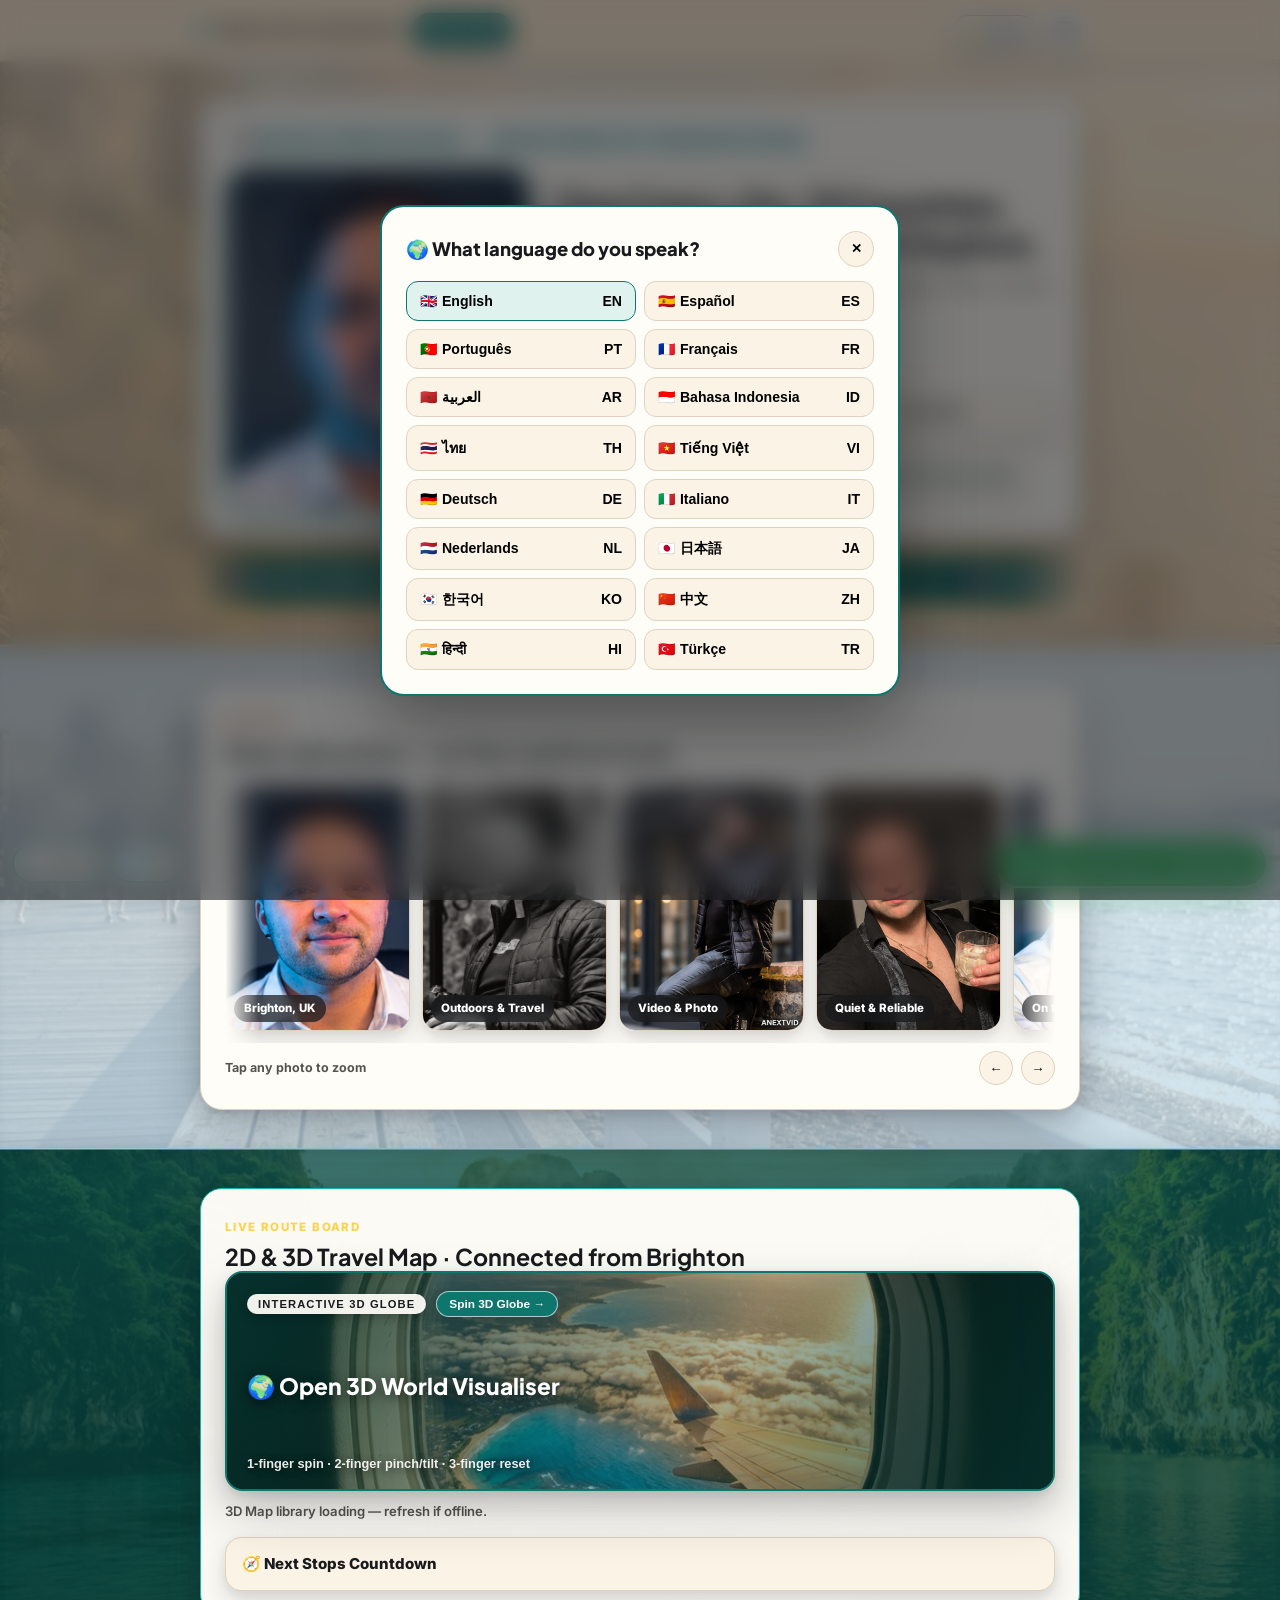
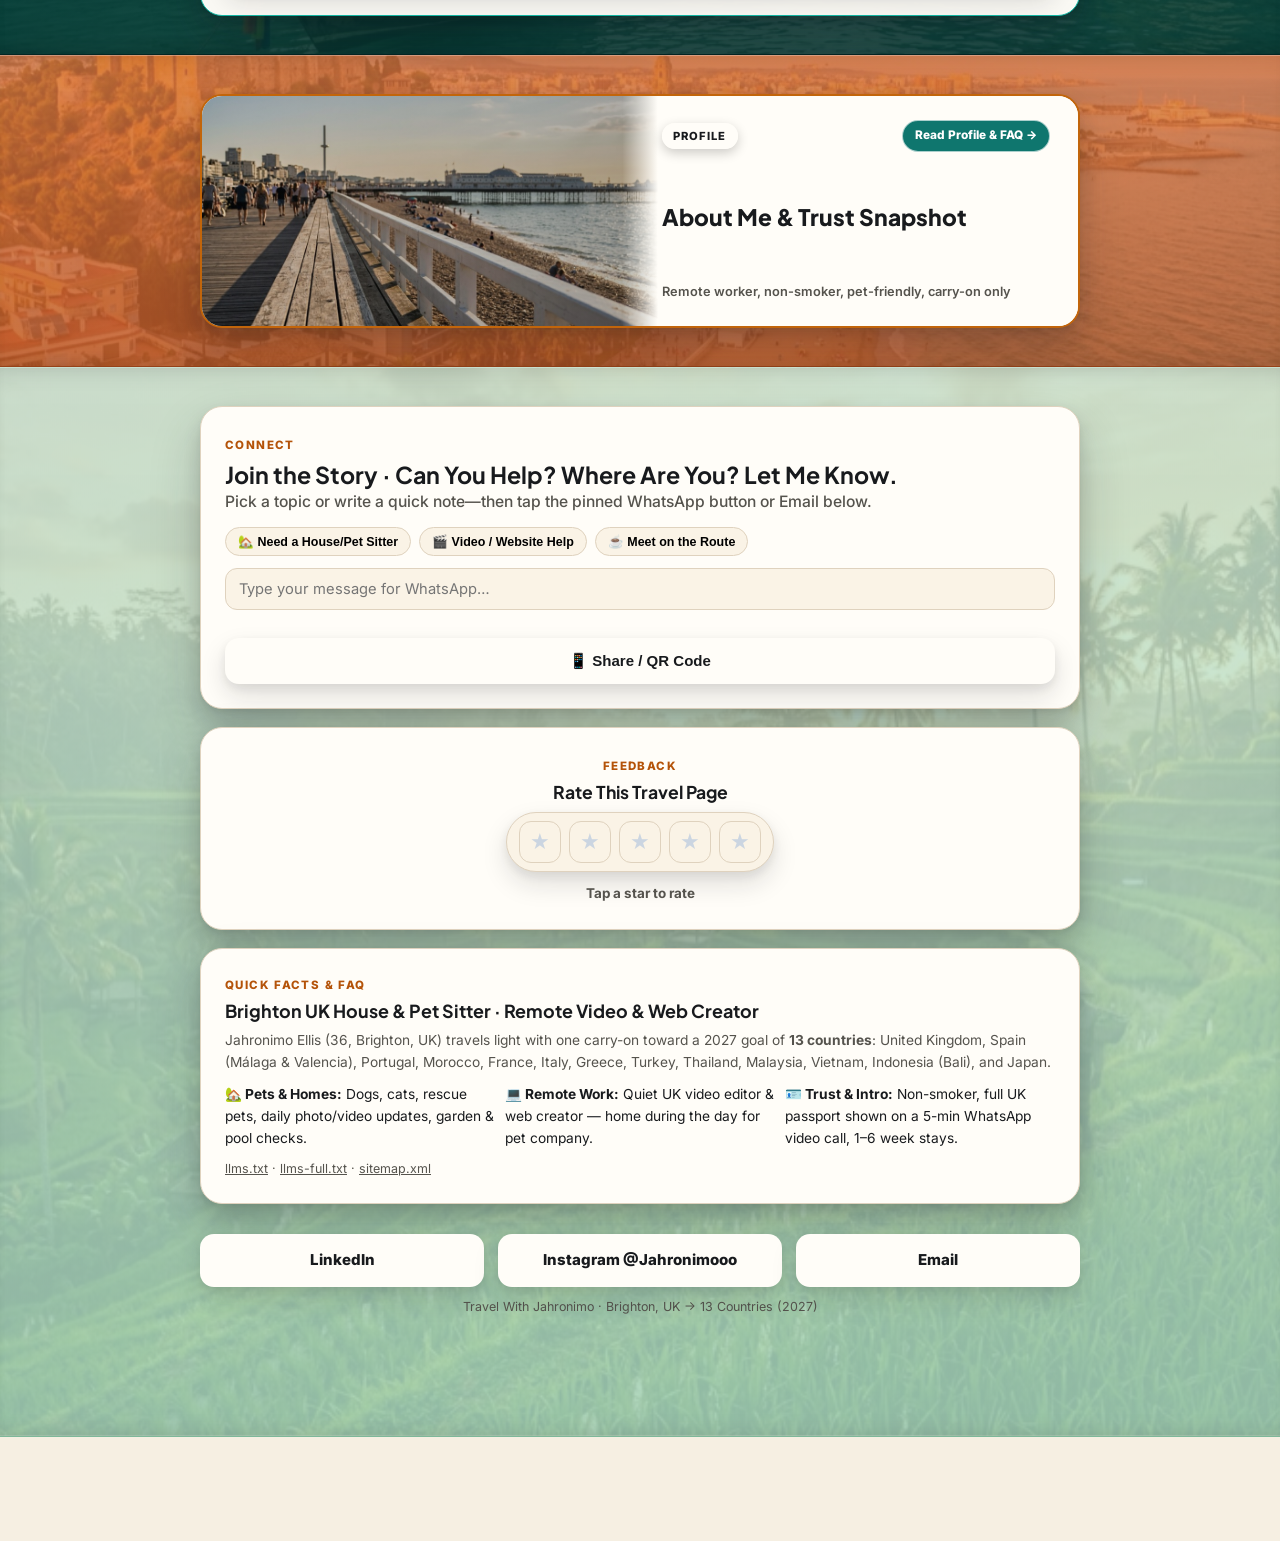
==== commit 750a7c4b: "Front-end polish: animated TWJ launch SVG, every-launch lang prompt, clearer copy, 3-step bar & foil" ====
--- a/index.html
+++ b/index.html
@@ -177,20 +177,38 @@
   <link rel="preconnect" href="https://fonts.gstatic.com" crossorigin />
   <link href="https://fonts.googleapis.com/css2?family=Inter:wght@400;500;600;700&family=Plus+Jakarta+Sans:wght@700;800&display=swap" rel="stylesheet" />
   <link href="https://unpkg.com/maplibre-gl@5.1.0/dist/maplibre-gl.css" rel="stylesheet" />
-  <link rel="stylesheet" href="styles.css?v=5" />
+  <link rel="stylesheet" href="styles.css?v=6" />
 </head>
 <body>
   <!-- Animated SVG Logo Launch Intro (runs on every launch, skip anytime) -->
   <div id="launchIntro" class="launch-intro" aria-label="Travel With Jahronimo Launch Animation">
     <div class="launch-logo-box">
-      <svg class="launch-svg" viewBox="0 0 140 140" width="124" height="124" aria-hidden="true">
-        <circle class="svg-globe" cx="70" cy="70" r="52" fill="none" stroke="#0f766e" stroke-width="3.5" />
-        <ellipse class="svg-orbit" cx="70" cy="70" rx="52" ry="20" fill="none" stroke="#c2410c" stroke-width="2.5" stroke-dasharray="6 4" />
-        <path class="svg-arc" d="M22,74 Q70,18 118,64" fill="none" stroke="#d97706" stroke-width="3" stroke-linecap="round" />
-        <circle class="svg-plane" cx="118" cy="64" r="5.5" fill="#c2410c" />
+      <svg class="launch-svg" viewBox="0 0 180 180" width="146" height="146" aria-hidden="true">
+        <defs>
+          <linearGradient id="twjGoldGrad" x1="0%" y1="0%" x2="100%" y2="100%">
+            <stop offset="0%" stop-color="#fbbf24" />
+            <stop offset="100%" stop-color="#f97316" />
+          </linearGradient>
+        </defs>
+        <circle class="svg-compass-ring" cx="90" cy="90" r="76" fill="none" stroke="rgba(255,253,248,0.22)" stroke-width="2" stroke-dasharray="5 7" />
+        <circle class="svg-globe" cx="90" cy="90" r="56" fill="rgba(15,118,110,0.28)" stroke="#14b8a6" stroke-width="3.5" />
+        <ellipse class="svg-meridian" cx="90" cy="90" rx="28" ry="56" fill="none" stroke="rgba(255,253,248,0.35)" stroke-width="1.8" />
+        <line x1="34" y1="90" x2="146" y2="90" stroke="rgba(255,253,248,0.3)" stroke-width="1.5" />
+        <ellipse class="svg-orbit" cx="90" cy="90" rx="68" ry="24" fill="none" stroke="url(#twjGoldGrad)" stroke-width="2.5" stroke-dasharray="6 5" />
+        <path class="svg-arc" d="M36,96 Q90,22 142,80" fill="none" stroke="#fbbf24" stroke-width="3.5" stroke-linecap="round" />
+        <circle class="svg-pin-pulse" cx="36" cy="96" r="6" fill="#22c55e" stroke="#fff" stroke-width="2" />
+        <g class="svg-plane-group">
+          <path d="M136,74 L148,80 L137,87 L140,80 Z" fill="#fbbf24" stroke="#fff" stroke-width="1.2" />
+        </g>
+        <text x="90" y="96" text-anchor="middle" fill="#fffdf8" font-family="Plus Jakarta Sans, sans-serif" font-weight="800" font-size="18" letter-spacing="2">TWJ</text>
       </svg>
       <div class="launch-wordmark">TRAVEL WITH JAHRONIMO</div>
       <div class="launch-sub">One Carry-On · 13 Countries · 2027</div>
+      <div class="launch-badges">
+        <span>🏡 House &amp; Pet Sit</span>
+        <span>🎬 Video &amp; Web</span>
+        <span>🇬🇧 UK Base</span>
+      </div>
       <button id="skipIntroBtn" class="skip-intro-btn tap-fx" type="button">Skip Intro →</button>
     </div>
   </div>
@@ -203,7 +221,7 @@
           <span class="brand-dot" aria-hidden="true"></span>
           <span class="brand-name">TRAVEL WITH JAHRONIMO</span>
         </div>
-        <a id="topJoinBtn" class="top-join-btn tap-fx" href="#quick-whatsapp" data-i18n="joinTop">Join</a>
+        <a id="topJoinBtn" class="top-join-btn tap-fx" href="#quick-whatsapp" data-i18n="joinTop">Book / Chat</a>
       </div>
       <div class="topbar-right">
         <button id="authQuickBtn" class="top-admin-btn tap-fx" type="button" aria-label="Admin Login" data-i18n="adminBtnLabel">🔐 Admin</button>
@@ -241,8 +259,13 @@
               <span class="where-pill next"><strong data-i18n="nextLabel">Next:</strong> <span id="whereNextText">Málaga, Spain (Dec 2026)</span></span>
             </div>
             <div class="cta-row">
-              <button id="openAboutHeroBtn" class="btn btn-teal tap-fx" type="button" data-i18n="moreAboutBtn">👤 More About Me</button>
+              <button id="openAboutHeroBtn" class="btn btn-teal tap-fx" type="button" data-i18n="moreAboutBtn">👤 Full Profile &amp; Route</button>
               <button id="openEmailModalBtn" class="btn btn-email tap-fx" type="button" data-i18n="emailBtn">Email Me</button>
+            </div>
+            <div class="how-strip">
+              <span data-i18n="how1">1. Check My Route</span>
+              <span data-i18n="how2">2. 5-Min Video Call</span>
+              <span data-i18n="how3">3. Daily Pet &amp; Home Care</span>
             </div>
           </div>
         </div>
@@ -305,7 +328,7 @@
           <div class="vbtn-scrim"></div>
           <div class="vbtn-top">
             <span class="vbtn-tag" data-i18n="worldTag">Interactive 3D Globe</span>
-            <span class="vbtn-open" data-i18n="launch3dBtn">Launch 3D +</span>
+            <span class="vbtn-open" data-i18n="launch3dBtn">Spin 3D Globe →</span>
           </div>
           <div class="vbtn-title" data-i18n="openWorldTitle">🌍 Open 3D World Visualiser</div>
           <div class="vbtn-bottom">
@@ -359,7 +382,7 @@
             <div class="vbtn-scrim"></div>
             <div class="vbtn-top">
               <span class="vbtn-tag" data-i18n="tagProfile">Profile · Itinerary · Skills · 2027</span>
-              <span class="vbtn-open" data-i18n="openPlus">Open Full Guide +</span>
+              <span class="vbtn-open" data-i18n="openPlus">Read Profile &amp; FAQ →</span>
             </div>
             <div class="vbtn-title" data-i18n="aboutKicker">About Me, Routes &amp; Full Guide</div>
             <div class="vbtn-bottom">
@@ -439,9 +462,9 @@
         <h2 class="section-title" data-i18n="waBoxTitle">Join the Story · Message on WhatsApp</h2>
         <p class="hero-sub" style="margin-bottom:12px;" data-i18n="waBoxSub">Pick a topic or write your own message — it syncs directly to the WhatsApp button.</p>
         <div class="pill-row" style="margin-bottom:12px;">
-          <button class="stop-pill wa-topic-pill tap-fx" type="button" data-wa-msg="Hi Jahronimo! Looking for a house/pet sitter — here are my dates:">🏡 House / Pet Sit</button>
-          <button class="stop-pill wa-topic-pill tap-fx" type="button" data-wa-msg="Hi Jahronimo! Want to collab on video or a website project:">🎬 Video / Web Collab</button>
-          <button class="stop-pill wa-topic-pill tap-fx" type="button" data-wa-msg="Hi Jahronimo! Let’s grab a coffee/walk when you’re in town:">☕ Meet Along The Route</button>
+          <button class="stop-pill wa-topic-pill tap-fx" type="button" data-wa-msg="Hi Jahronimo! Looking for a house/pet sitter — here are my dates:">🏡 Need a House/Pet Sitter</button>
+          <button class="stop-pill wa-topic-pill tap-fx" type="button" data-wa-msg="Hi Jahronimo! Want to collab on video or a website project:">🎬 Video / Website Help</button>
+          <button class="stop-pill wa-topic-pill tap-fx" type="button" data-wa-msg="Hi Jahronimo! Let’s grab a coffee/walk when you’re in town:">☕ Meet on the Route</button>
         </div>
         <input id="waCustomMsg" class="auth-field" type="text" placeholder="Type your message for WhatsApp…" data-i18n-placeholder="waPlaceholder" />
         <div class="cta-row">
@@ -615,9 +638,9 @@
   </div>
 
   <script src="https://unpkg.com/maplibre-gl@5.1.0/dist/maplibre-gl.js"></script>
-  <script src="sound.js?v=4"></script>
-  <script src="i18n.js?v=2"></script>
+  <script src="sound.js?v=5"></script>
+  <script src="i18n.js?v=3"></script>
   <script src="map.js?v=2"></script>
-  <script src="app.js?v=2"></script>
+  <script src="app.js?v=3"></script>
 </body>
 </html>
--- a/styles.css
+++ b/styles.css
@@ -67,8 +67,21 @@
 .launch-intro.is-exiting { opacity: 0; pointer-events: none; }
 .launch-intro.is-done { display: none; }
 .launch-logo-box, .launch-intro-inner { text-align: center; padding: 0 20px; animation: worldPop 0.5s cubic-bezier(0.22, 1, 0.36, 1) both; }
-.launch-svg, .launch-world-svg { width: min(160px, 44vw); height: auto; display: block; margin: 0 auto 14px; filter: drop-shadow(0 18px 36px rgba(0, 0, 0, 0.38)); overflow: visible; }
-.launch-orbit { transform-origin: 120px 120px; animation: spinSlow 14s linear infinite; }
+.launch-svg, .launch-world-svg { width: min(176px, 46vw); height: auto; display: block; margin: 0 auto 14px; filter: drop-shadow(0 18px 36px rgba(0, 0, 0, 0.38)); overflow: visible; }
+.svg-compass-ring { transform-origin: 90px 90px; animation: spinSlow 24s linear infinite; }
+.svg-orbit, .launch-orbit { transform-origin: 90px 90px; animation: spinSlow 12s linear infinite reverse; }
+.svg-arc { stroke-dasharray: 180; stroke-dashoffset: 180; animation: drawArc 1.25s cubic-bezier(0.22, 1, 0.36, 1) 0.15s forwards; }
+.svg-pin-pulse { animation: pulsePin 1.6s ease-in-out infinite; }
+.launch-badges {
+  display: flex; flex-wrap: wrap; justify-content: center; gap: 8px; margin-top: 12px;
+  opacity: 0; animation: tagFadeUp 0.45s ease 0.45s forwards;
+}
+.launch-badges span {
+  padding: 4px 10px; border-radius: 999px; font-size: 0.72rem; font-weight: 800;
+  background: rgba(255, 253, 248, 0.12); border: 1px solid rgba(255, 253, 248, 0.28); color: #fffdf8;
+}
+@keyframes drawArc { to { stroke-dashoffset: 0; } }
+@keyframes pulsePin { 0%, 100% { transform: scale(1); } 50% { transform: scale(1.22); } }
 .launch-wordmark, .launch-intro-title { font-family: 'Plus Jakarta Sans', sans-serif; font-size: clamp(1.3rem, 4.2vw, 1.8rem); font-weight: 800; letter-spacing: 0.08em; }
 .launch-sub, .launch-intro-tagline { margin-top: 6px; font-size: 0.82rem; font-weight: 800; letter-spacing: 0.12em; color: #fcd34d; }
 .skip-intro-btn, .launch-intro-skip {
@@ -543,8 +556,27 @@
     border-color: var(--accent);
     box-shadow: 0 14px 28px rgba(15, 118, 110, 0.25);
   }
-  .btn:hover, .mini-pill:hover, .top-join-btn:hover, .pinned-sound:hover, .pinned-lang:hover, .pinned-admin:hover, .pinned-wa:hover, .star-btn:hover {
+  .btn:hover, .mini-pill:hover, .top-join-btn:hover, .top-admin-btn:hover, .hamburger-btn:hover, .photo-nav-btn:hover, .pinned-sound:hover, .pinned-lang:hover, .pinned-admin:hover, .pinned-wa:hover, .star-btn:hover, .wa-topic-pill:hover {
     transform: translateY(-2px);
     box-shadow: 0 14px 28px rgba(15, 118, 110, 0.26), 0 0 0 3px rgba(15, 118, 110, 0.14);
   }
-}
+  .btn-teal, .pinned-wa, .top-join-btn { position: relative; overflow: hidden; }
+  .btn-teal::before, .pinned-wa::before, .top-join-btn::before {
+    content: ""; position: absolute; inset: 0; width: 45%;
+    background: linear-gradient(120deg, transparent, rgba(255,255,255,0.34), transparent);
+    transform: translateX(-160%) skewX(-20deg); pointer-events: none;
+  }
+  .btn-teal:hover::before, .pinned-wa:hover::before, .top-join-btn:hover::before {
+    animation: foilSweep 0.85s ease forwards;
+  }
+}
+
+/* 3-Step How It Works Strip */
+.how-strip {
+  display: flex; flex-wrap: wrap; gap: 8px; margin-top: 12px; padding-top: 12px;
+  border-top: 1.5px dashed var(--line); font-size: 0.78rem; font-weight: 800; color: var(--accent-dark);
+}
+.how-strip span {
+  padding: 5px 11px; border-radius: 999px; background: var(--surface-soft);
+  border: 1px solid var(--line); box-shadow: var(--shadow-sm);
+}
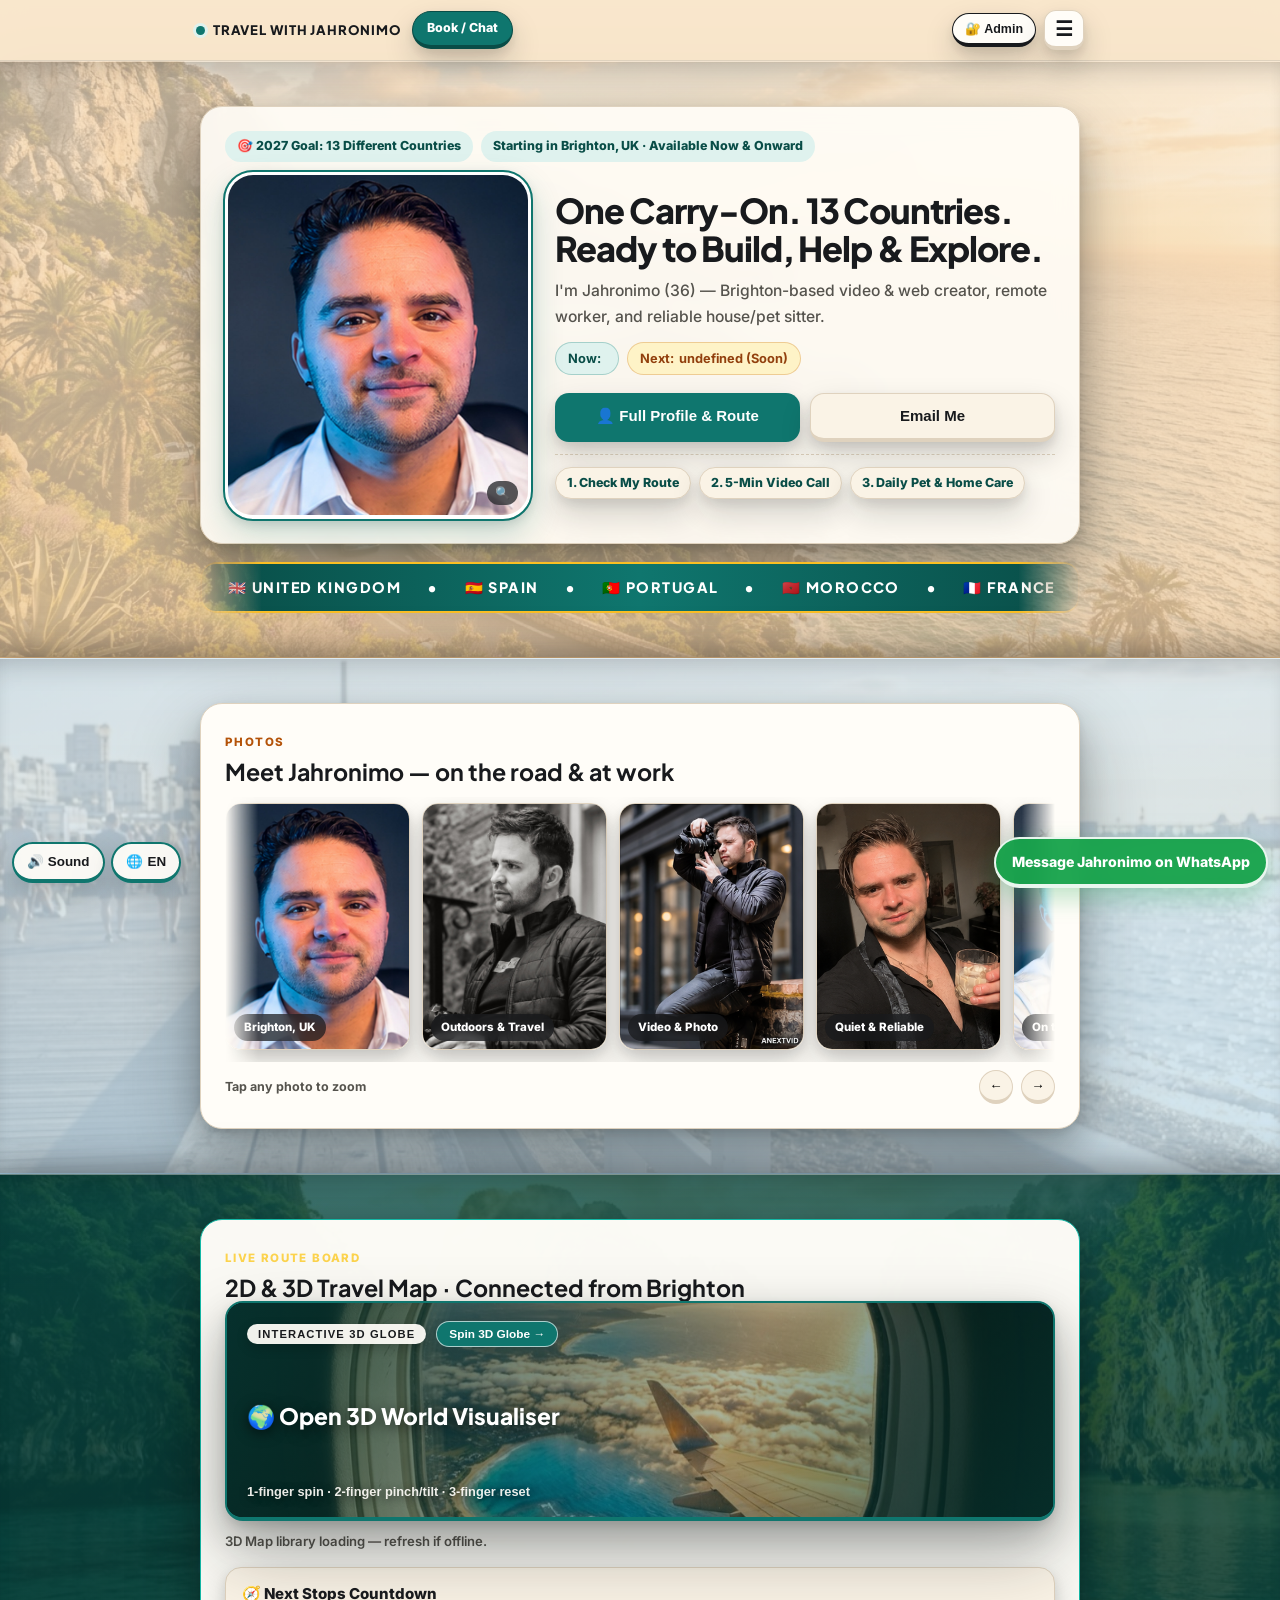
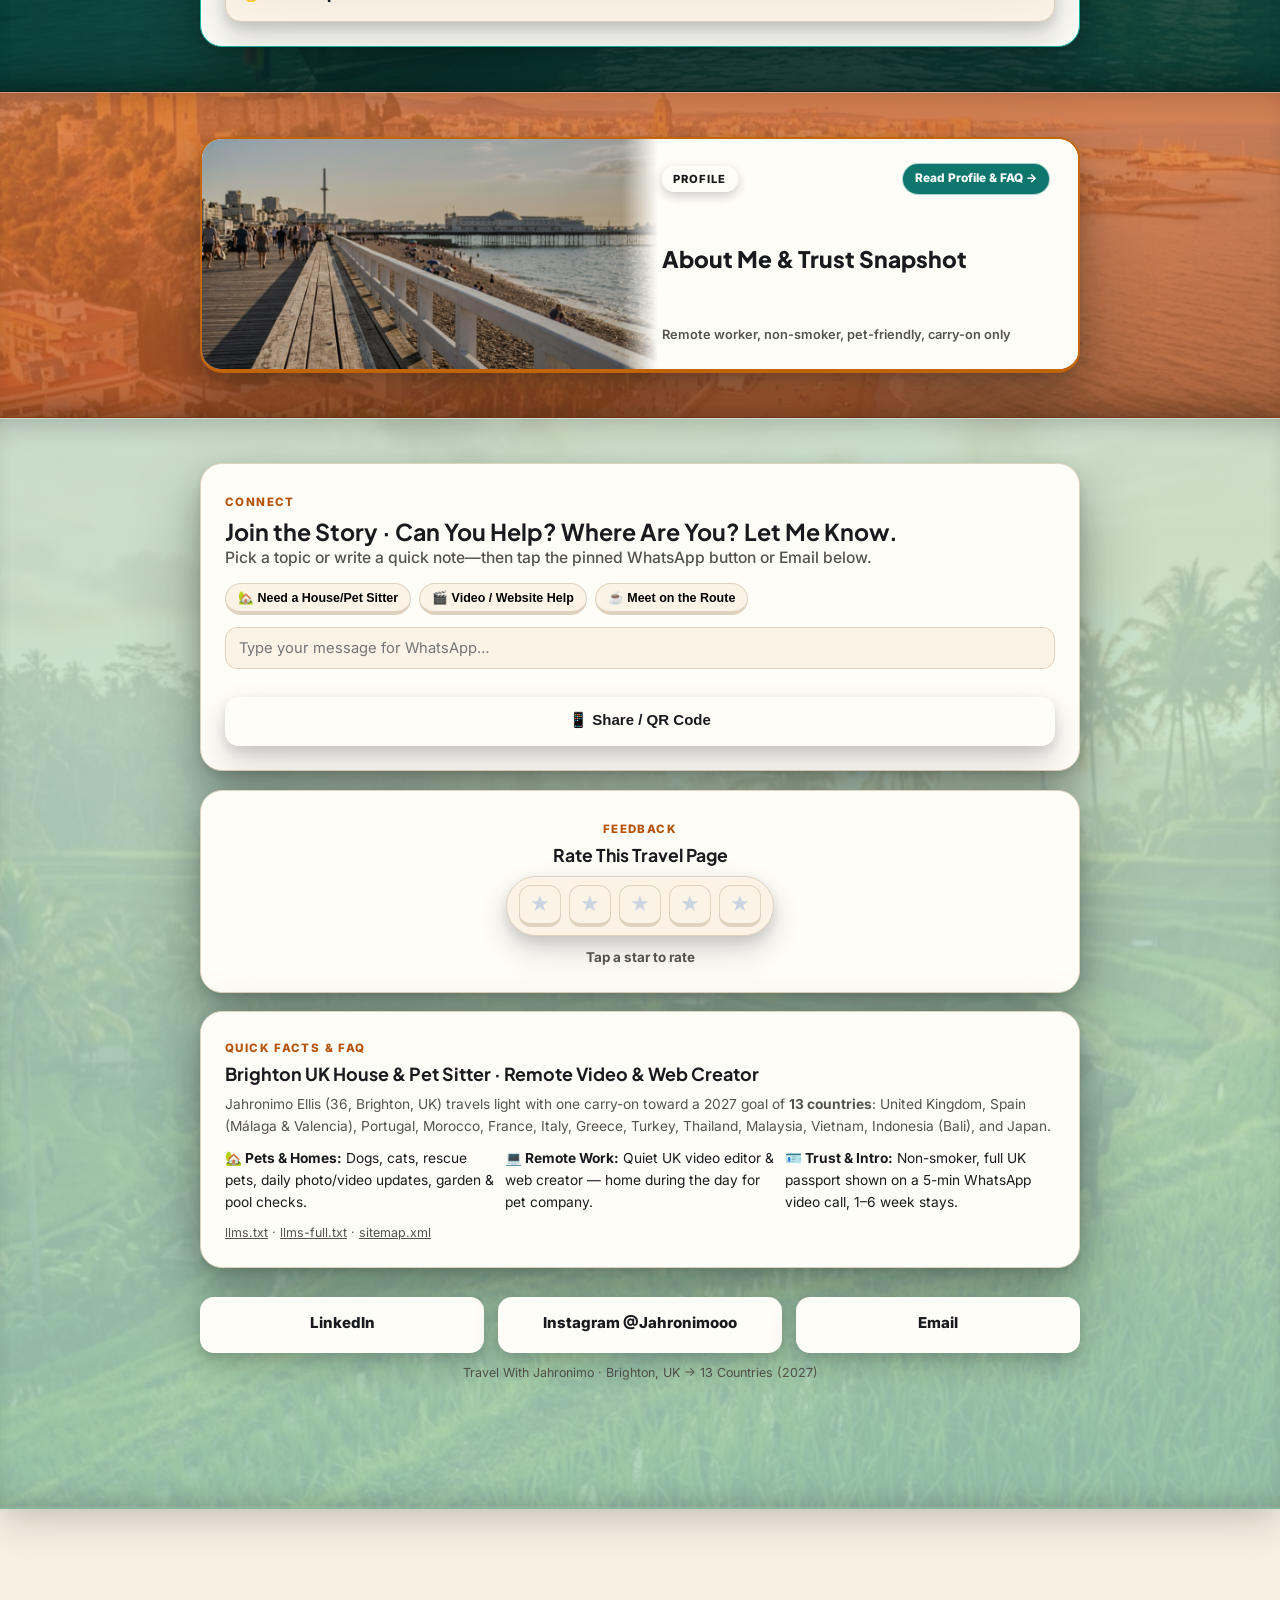
==== commit 60becf1d: "Deep panel shadows, scroll-driven expansion, 3D tactile press, and multi-voice button SFX" ====
--- a/index.html
+++ b/index.html
@@ -177,7 +177,7 @@
   <link rel="preconnect" href="https://fonts.gstatic.com" crossorigin />
   <link href="https://fonts.googleapis.com/css2?family=Inter:wght@400;500;600;700&family=Plus+Jakarta+Sans:wght@700;800&display=swap" rel="stylesheet" />
   <link href="https://unpkg.com/maplibre-gl@5.1.0/dist/maplibre-gl.css" rel="stylesheet" />
-  <link rel="stylesheet" href="styles.css?v=6" />
+  <link rel="stylesheet" href="styles.css?v=7" />
 </head>
 <body>
   <!-- Animated SVG Logo Launch Intro (runs on every launch, skip anytime) -->
@@ -638,9 +638,9 @@
   </div>
 
   <script src="https://unpkg.com/maplibre-gl@5.1.0/dist/maplibre-gl.js"></script>
-  <script src="sound.js?v=5"></script>
+  <script src="sound.js?v=6"></script>
   <script src="i18n.js?v=3"></script>
   <script src="map.js?v=2"></script>
-  <script src="app.js?v=3"></script>
+  <script src="app.js?v=4"></script>
 </body>
 </html>
--- a/styles.css
+++ b/styles.css
@@ -19,8 +19,8 @@
   --ig: #e1306c;
   --li: #0a66c2;
   --radius: 22px;
-  --shadow: 0 24px 52px rgba(24, 26, 29, 0.2), 0 10px 22px rgba(24, 26, 29, 0.12), 0 3px 6px rgba(24, 26, 29, 0.06);
-  --shadow-sm: 0 12px 26px rgba(24, 26, 29, 0.13), 0 4px 10px rgba(24, 26, 29, 0.07);
+  --shadow: 0 32px 72px rgba(15, 23, 22, 0.30), 0 16px 34px rgba(15, 23, 22, 0.18), 0 4px 10px rgba(15, 23, 22, 0.10);
+  --shadow-sm: 0 14px 30px rgba(15, 23, 22, 0.18), 0 5px 12px rgba(15, 23, 22, 0.10);
 }
 
 * { box-sizing: border-box; margin: 0; padding: 0; }
@@ -138,9 +138,9 @@
 
 /* Colored Full-Width Background Panels with Real Travel Photography */
 .band {
-  position: relative; padding: 38px 16px;
-  border-top: 1px solid rgba(255, 255, 255, 0.35); border-bottom: 1px solid rgba(24, 26, 29, 0.12);
-  box-shadow: inset 0 18px 24px -18px rgba(0, 0, 0, 0.16), inset 0 -18px 24px -18px rgba(0, 0, 0, 0.14);
+  position: relative; padding: 44px 16px;
+  border-top: 1px solid rgba(255, 255, 255, 0.4); border-bottom: 1px solid rgba(24, 26, 29, 0.16);
+  box-shadow: 0 -14px 36px rgba(0, 0, 0, 0.18), 0 14px 36px rgba(0, 0, 0, 0.14), inset 0 22px 28px -18px rgba(0, 0, 0, 0.22), inset 0 -22px 28px -18px rgba(0, 0, 0, 0.20);
   background-size: cover; background-position: center;
 }
 .band-cream {
@@ -274,12 +274,17 @@
 
 .tap-fx {
   position: relative; overflow: hidden;
-  transition: transform 0.14s cubic-bezier(0.22, 1, 0.36, 1), box-shadow 0.18s ease, filter 0.18s ease;
+  border-bottom-width: 4px !important;
+  transition: transform 0.15s cubic-bezier(0.22, 1, 0.36, 1), box-shadow 0.18s ease, filter 0.18s ease, border-color 0.18s ease;
 }
 .tap-fx:active, .tap-fx.is-lit {
-  transform: scale(0.96) translateY(2px);
-  filter: brightness(1.13);
-  box-shadow: 0 18px 36px rgba(24, 26, 29, 0.38), 0 0 0 4px rgba(15, 118, 110, 0.35), 0 0 24px rgba(15, 118, 110, 0.5) !important;
+  transform: scale(0.955) translateY(3px) !important;
+  filter: brightness(1.16);
+  box-shadow: 0 4px 12px rgba(24, 26, 29, 0.28), 0 0 0 4px rgba(251, 191, 36, 0.55), 0 0 26px rgba(15, 118, 110, 0.55) !important;
+}
+.card.is-pressed-panel, details.acc-card.is-pressed-panel {
+  border-color: #fbbf24 !important;
+  box-shadow: 0 28px 64px rgba(15, 118, 110, 0.34), 0 0 0 4px rgba(251, 191, 36, 0.45) !important;
 }
 .btn-wa.tap-fx:active, .btn-wa.tap-fx.is-lit, .pinned-wa.tap-fx:active, .pinned-wa.tap-fx.is-lit {
   box-shadow: 0 20px 40px rgba(24, 26, 29, 0.42), 0 0 0 4px rgba(22, 163, 74, 0.42), 0 0 28px rgba(22, 163, 74, 0.68) !important;
@@ -504,22 +509,42 @@
 .auth-tab.active { background: var(--accent); color: #fff; border-color: var(--accent); }
 .auth-field { width: 100%; padding: 11px 13px; border-radius: 12px; border: 1.5px solid var(--line); background: var(--surface-soft); font-family: inherit; font-size: 0.92rem; margin-bottom: 10px; }
 
-/* Reveal & Scroll Animations */
-.reveal { opacity: 0; transform: translateY(16px) scale(0.97); transition: opacity 0.5s cubic-bezier(0.22, 1, 0.36, 1), transform 0.5s cubic-bezier(0.22, 1, 0.36, 1); }
+/* Scroll-Driven Panel Expansion & Staggered Motion */
+.reveal {
+  opacity: 0.55;
+  transform: translateY(24px) scale(0.91);
+  transition: opacity 0.6s cubic-bezier(0.22, 1, 0.36, 1), transform 0.6s cubic-bezier(0.22, 1, 0.36, 1), box-shadow 0.35s ease;
+  will-change: transform, opacity;
+}
 .reveal.is-visible { opacity: 1; transform: translateY(0) scale(1); }
+.reveal.is-expanded {
+  opacity: 1;
+  transform: translateY(-2px) scale(1.018);
+  box-shadow: 0 36px 84px rgba(15, 23, 22, 0.34), 0 18px 36px rgba(15, 118, 110, 0.22), 0 0 0 2px rgba(251, 191, 36, 0.35);
+}
+.reveal .how-strip span, .reveal .photo-item, .reveal .wa-topic-pill {
+  opacity: 0; transform: translateY(10px) scale(0.95);
+  transition: opacity 0.42s ease, transform 0.42s cubic-bezier(0.22, 1, 0.36, 1);
+}
+.reveal.is-visible .how-strip span, .reveal.is-visible .photo-item, .reveal.is-visible .wa-topic-pill {
+  opacity: 1; transform: translateY(0) scale(1);
+}
+.reveal.is-visible .how-strip span:nth-child(2), .reveal.is-visible .wa-topic-pill:nth-child(2) { transition-delay: 0.08s; }
+.reveal.is-visible .how-strip span:nth-child(3), .reveal.is-visible .wa-topic-pill:nth-child(3) { transition-delay: 0.16s; }
 
 @media (max-width: 720px) {
-  .topbar-inner { flex-direction: column; align-items: center; gap: 8px; }
-  .date-strip { justify-content: center; text-align: center; }
-  .hero-top { flex-direction: column; align-items: center; text-align: center; }
-  .pill-row, .cta-row, .map-toolbar, .map-controls-group, .stop-pills, .chip-row { justify-content: center; }
-  .card { text-align: center; padding: 20px 16px; }
-  .vbtn-grid, .countdown-grid, .two-col, .goals-grid, .people-grid, .connect-grid { grid-template-columns: 1fr; }
+  .topbar-inner { flex-direction: row; align-items: center; gap: 8px; padding: 8px 12px; }
+  .brand-name { font-size: 0.72rem; }
+  .hero-top { flex-direction: column; align-items: center; text-align: center; gap: 16px; }
+  .pill-row, .cta-row, .how-strip, .where-row, .map-toolbar, .map-controls-group, .stop-pills, .chip-row { justify-content: center; }
+  .card { text-align: center; padding: 20px 15px; border-radius: 20px; }
+  .band { padding: 30px 12px; }
+  .reveal.is-expanded { transform: translateY(0) scale(1.01); }
+  .vbtn-grid, .countdown-grid, .two-col, .goals-grid, .people-grid { grid-template-columns: 1fr; }
   .photo-nav-row { flex-direction: column; gap: 8px; }
   .map-stage-wrap { height: 300px; }
-  .panel-expand-btn { position: static; margin: 12px auto 0; }
-  .pinned-sound, .pinned-lang, .pinned-admin { padding: 8px 10px; font-size: 0.76rem; }
-  .pinned-wa { padding: 9px 12px; font-size: 0.8rem; max-width: none; }
+  .pinned-sound, .pinned-lang { padding: 8px 11px; font-size: 0.76rem; }
+  .pinned-wa { padding: 9px 13px; font-size: 0.82rem; max-width: none; }
 }
 @media (prefers-reduced-motion: reduce) {
   *, *::before, *::after { animation-duration: 0.01ms !important; transition-duration: 0.01ms !important; }
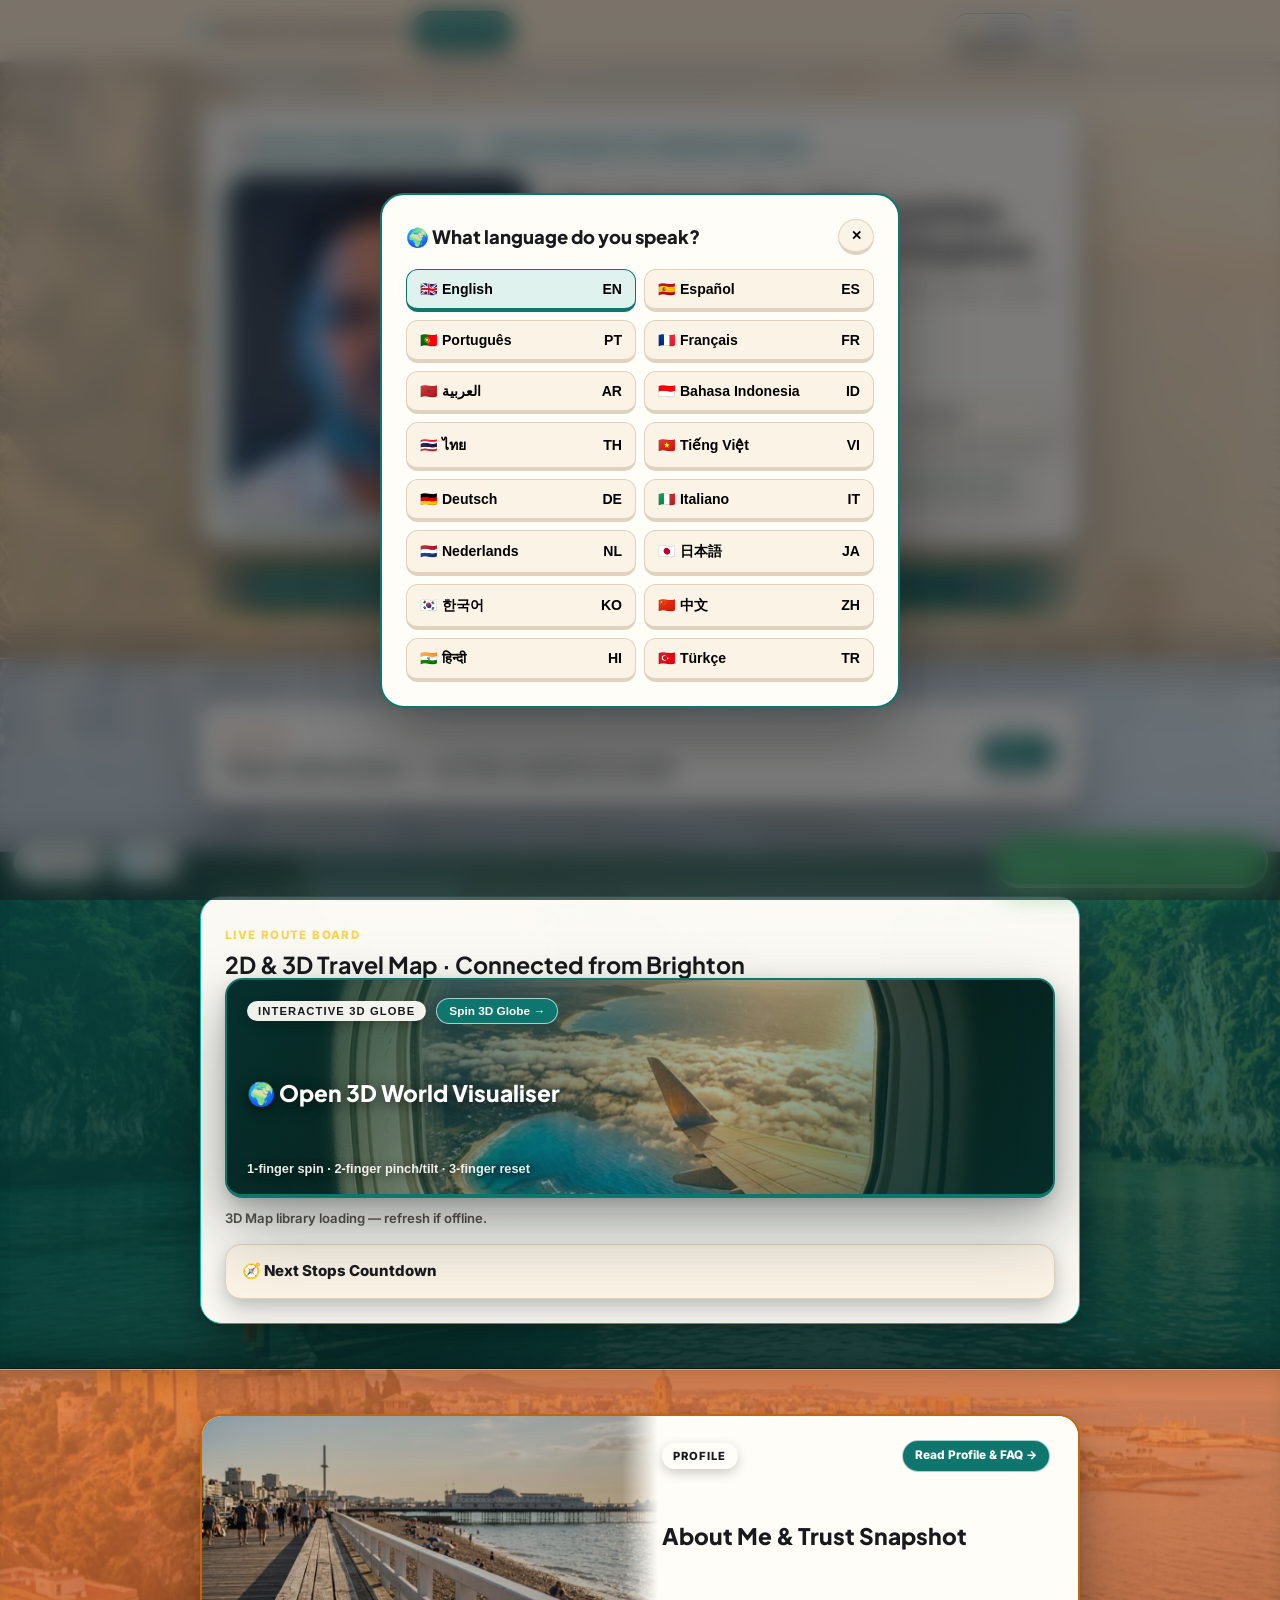
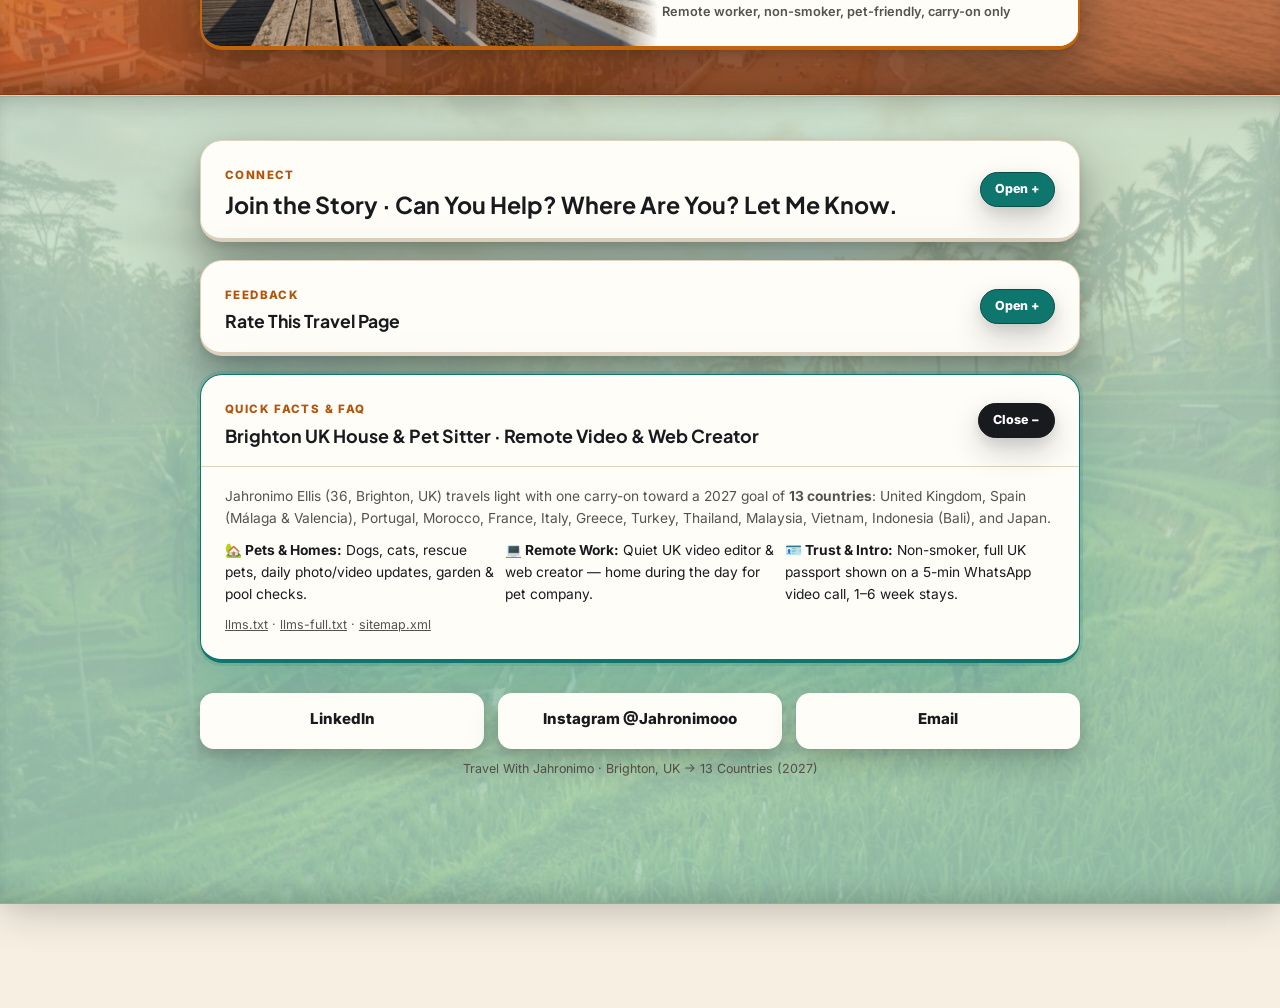
==== commit 49db6a21: "Expandable Join the Story (4-line email box + Send to Friend QR) and expandable inline panels" ====
--- a/index.html
+++ b/index.html
@@ -177,7 +177,7 @@
   <link rel="preconnect" href="https://fonts.gstatic.com" crossorigin />
   <link href="https://fonts.googleapis.com/css2?family=Inter:wght@400;500;600;700&family=Plus+Jakarta+Sans:wght@700;800&display=swap" rel="stylesheet" />
   <link href="https://unpkg.com/maplibre-gl@5.1.0/dist/maplibre-gl.css" rel="stylesheet" />
-  <link rel="stylesheet" href="styles.css?v=7" />
+  <link rel="stylesheet" href="styles.css?v=8" />
 </head>
 <body>
   <!-- Animated SVG Logo Launch Intro (runs on every launch, skip anytime) -->
@@ -280,13 +280,18 @@
     </div>
   </section>
 
-  <!-- BAND 2: WARM IVORY — 16-PHOTO MEDIA STRIP -->
+  <!-- BAND 2: WARM IVORY — EXPANDABLE 16-PHOTO MEDIA STRIP -->
   <section id="sec-photos" class="band band-ivory">
     <div class="band-inner">
-      <article class="card reveal">
-        <div class="section-kicker" data-i18n="photosKicker">Photos</div>
-        <h2 class="section-title" data-i18n="photosTitle">A quick look at me</h2>
-        <div id="photoScrollStrip" class="photo-scroll-strip">
+      <details class="inline-expand-panel reveal tap-fx">
+        <summary class="inline-expand-summary">
+          <div>
+            <div class="section-kicker" data-i18n="photosKicker">Photos</div>
+            <h2 class="section-title" data-i18n="photosTitle">A quick look at me (16 Photos)</h2>
+          </div>
+        </summary>
+        <div class="inline-expand-body">
+          <div id="photoScrollStrip" class="photo-scroll-strip">
           <figure class="photo-item"><img src="assets/hero.jpg" alt="Jahronimo in Brighton" data-caption="Brighton, UK" loading="lazy" /><figcaption class="photo-cap" data-i18n="cap1">Brighton</figcaption></figure>
           <figure class="photo-item"><img src="assets/outdoors.jpg" alt="Outdoors walk" data-caption="Coast &amp; Trails" loading="lazy" /><figcaption class="photo-cap" data-i18n="cap2">Outdoors</figcaption></figure>
           <figure class="photo-item"><img src="assets/camera.png" alt="Video &amp; Photo" data-caption="Video &amp; Photo" loading="lazy" /><figcaption class="photo-cap" data-i18n="cap3">Video &amp; Photo</figcaption></figure>
@@ -311,7 +316,8 @@
             <button id="photoNextBtn" class="photo-nav-btn tap-fx" type="button" aria-label="Scroll photos right">→</button>
           </div>
         </div>
-      </article>
+        </div>
+      </details>
     </div>
   </section>
 
@@ -454,52 +460,77 @@
     </div>
   </section>
 
-  <!-- BAND 5: MINT SAGE — JOIN STORY + FOOTER -->
+  <!-- BAND 5: MINT SAGE — EXPANDABLE JOIN STORY, FEEDBACK & FAQ -->
   <section id="sec-connect" class="band band-mint">
     <div class="band-inner">
-      <article id="quick-whatsapp" class="card reveal">
-        <div class="section-kicker" data-i18n="waBoxKicker">Join the Story</div>
-        <h2 class="section-title" data-i18n="waBoxTitle">Join the Story · Message on WhatsApp</h2>
-        <p class="hero-sub" style="margin-bottom:12px;" data-i18n="waBoxSub">Pick a topic or write your own message — it syncs directly to the WhatsApp button.</p>
-        <div class="pill-row" style="margin-bottom:12px;">
-          <button class="stop-pill wa-topic-pill tap-fx" type="button" data-wa-msg="Hi Jahronimo! Looking for a house/pet sitter — here are my dates:">🏡 Need a House/Pet Sitter</button>
-          <button class="stop-pill wa-topic-pill tap-fx" type="button" data-wa-msg="Hi Jahronimo! Want to collab on video or a website project:">🎬 Video / Website Help</button>
-          <button class="stop-pill wa-topic-pill tap-fx" type="button" data-wa-msg="Hi Jahronimo! Let’s grab a coffee/walk when you’re in town:">☕ Meet on the Route</button>
-        </div>
-        <input id="waCustomMsg" class="auth-field" type="text" placeholder="Type your message for WhatsApp…" data-i18n-placeholder="waPlaceholder" />
-        <div class="cta-row">
-          <button id="openQrShareBtn" class="btn btn-outline tap-fx" type="button" data-i18n="shareQrBtn">📱 Share / QR Code</button>
-        </div>
-      </article>
-
-      <article class="card reveal" style="text-align:center;">
-        <div class="section-kicker" data-i18n="rateKicker">Feedback</div>
-        <h3 class="section-title" style="font-size:1.1rem;" data-i18n="rateTitle">Rate This Travel Page</h3>
-        <div id="starRateRow" class="star-tray">
-          <button class="star-btn tap-fx" type="button" data-star="1" aria-label="1 star">★</button>
-          <button class="star-btn tap-fx" type="button" data-star="2" aria-label="2 stars">★</button>
-          <button class="star-btn tap-fx" type="button" data-star="3" aria-label="3 stars">★</button>
-          <button class="star-btn tap-fx" type="button" data-star="4" aria-label="4 stars">★</button>
-          <button class="star-btn tap-fx" type="button" data-star="5" aria-label="5 stars">★</button>
-        </div>
-        <div id="starRateMsg" style="font-size:0.84rem;color:var(--muted);font-weight:700;" data-i18n="rateHint">Tap a star to rate</div>
-      </article>
-
-      <article class="card reveal" aria-label="Travel Overview and FAQ" style="font-size:0.86rem;line-height:1.6;">
-        <div class="section-kicker">Quick Facts &amp; FAQ</div>
-        <h2 class="section-title" style="font-size:1.12rem;margin-bottom:8px;">Brighton UK House &amp; Pet Sitter · Remote Video &amp; Web Creator</h2>
-        <p style="color:var(--muted);margin-bottom:10px;">
-          Jahronimo Ellis (36, Brighton, UK) travels light with one carry-on toward a 2027 goal of <strong>13 countries</strong>: United Kingdom, Spain (Málaga &amp; Valencia), Portugal, Morocco, France, Italy, Greece, Turkey, Thailand, Malaysia, Vietnam, Indonesia (Bali), and Japan.
-        </p>
-        <div style="display:grid;grid-template-columns:repeat(auto-fit,minmax(220px,1fr));gap:10px;text-align:left;margin-bottom:10px;">
-          <div><strong>🏡 Pets &amp; Homes:</strong> Dogs, cats, rescue pets, daily photo/video updates, garden &amp; pool checks.</div>
-          <div><strong>💻 Remote Work:</strong> Quiet UK video editor &amp; web creator — home during the day for pet company.</div>
-          <div><strong>🪪 Trust &amp; Intro:</strong> Non-smoker, full UK passport shown on a 5-min WhatsApp video call, 1–6 week stays.</div>
-        </div>
-        <div style="font-size:0.78rem;color:var(--muted);">
-          <a href="llms.txt" style="text-decoration:underline;">llms.txt</a> · <a href="llms-full.txt" style="text-decoration:underline;">llms-full.txt</a> · <a href="sitemap.xml" style="text-decoration:underline;">sitemap.xml</a>
-        </div>
-      </article>
+      <details id="joinExpandBox" class="inline-expand-panel reveal tap-fx">
+        <summary class="inline-expand-summary" id="quick-whatsapp">
+          <div>
+            <div class="section-kicker" data-i18n="waBoxKicker">Join the Story</div>
+            <h2 class="section-title" data-i18n="waBoxTitle">Join the Story · Can you help? · Where are you? · Let me know</h2>
+          </div>
+        </summary>
+        <div class="inline-expand-body">
+          <p class="hero-sub" style="margin-bottom:12px;" data-i18n="waBoxSub">Pick a topic or write your message below — sends directly to my email &amp; syncs with WhatsApp.</p>
+          <div class="pill-row" style="margin-bottom:12px;">
+            <button class="stop-pill wa-topic-pill tap-fx" type="button" data-wa-msg="Hi Jahronimo! Can you help with a house/pet sit or project? Here are my details:">🙋 Can you help?</button>
+            <button class="stop-pill wa-topic-pill tap-fx" type="button" data-wa-msg="Hi Jahronimo! Where are you right now and when are you heading to my area?">📍 Where are you?</button>
+            <button class="stop-pill wa-topic-pill tap-fx" type="button" data-wa-msg="Hi Jahronimo! Just wanted to let you know / stay in touch:">💬 Let me know</button>
+            <button class="stop-pill wa-topic-pill tap-fx" type="button" data-wa-msg="Hi Jahronimo! Looking for a house/pet sitter — here are my dates:">🏡 House / Pet Sit</button>
+          </div>
+          <div style="display:grid;grid-template-columns:repeat(auto-fit,minmax(180px,1fr));gap:10px;margin-bottom:10px;">
+            <input id="joinSenderName" class="auth-field" type="text" placeholder="Your Name" style="margin-bottom:0;" />
+            <input id="joinSenderEmail" class="auth-field" type="email" placeholder="Your Email (for reply)" style="margin-bottom:0;" />
+          </div>
+          <textarea id="waCustomMsg" class="wa-square-box" rows="4" placeholder="Write your message here (dates, pets, city, or question)…" data-i18n-placeholder="waPlaceholder"></textarea>
+          <div class="cta-row">
+            <button id="sendJoinEmailBtn" class="btn btn-teal tap-fx" type="button">✉️ Send Email to Jahronimo</button>
+            <button id="openQrShareBtn" class="btn btn-outline tap-fx" type="button" data-i18n="shareQrBtn">📲 Send to a Friend (QR)</button>
+          </div>
+          <div id="joinSendStatus" style="font-size:0.84rem;font-weight:700;color:var(--accent-dark);margin-top:8px;"></div>
+        </div>
+      </details>
+
+      <details class="inline-expand-panel reveal tap-fx">
+        <summary class="inline-expand-summary">
+          <div>
+            <div class="section-kicker" data-i18n="rateKicker">Feedback</div>
+            <h3 class="section-title" style="font-size:1.1rem;" data-i18n="rateTitle">Rate This Travel Page</h3>
+          </div>
+        </summary>
+        <div class="inline-expand-body" style="text-align:center;">
+          <div id="starRateRow" class="star-tray">
+            <button class="star-btn tap-fx" type="button" data-star="1" aria-label="1 star">★</button>
+            <button class="star-btn tap-fx" type="button" data-star="2" aria-label="2 stars">★</button>
+            <button class="star-btn tap-fx" type="button" data-star="3" aria-label="3 stars">★</button>
+            <button class="star-btn tap-fx" type="button" data-star="4" aria-label="4 stars">★</button>
+            <button class="star-btn tap-fx" type="button" data-star="5" aria-label="5 stars">★</button>
+          </div>
+          <div id="starRateMsg" style="font-size:0.84rem;color:var(--muted);font-weight:700;" data-i18n="rateHint">Tap a star to rate</div>
+        </div>
+      </details>
+
+      <details class="inline-expand-panel reveal tap-fx" open aria-label="Travel Overview and FAQ">
+        <summary class="inline-expand-summary">
+          <div>
+            <div class="section-kicker">Quick Facts &amp; FAQ</div>
+            <h2 class="section-title" style="font-size:1.12rem;">Brighton UK House &amp; Pet Sitter · Remote Video &amp; Web Creator</h2>
+          </div>
+        </summary>
+        <div class="inline-expand-body" style="font-size:0.86rem;line-height:1.6;">
+          <p style="color:var(--muted);margin-bottom:10px;">
+            Jahronimo Ellis (36, Brighton, UK) travels light with one carry-on toward a 2027 goal of <strong>13 countries</strong>: United Kingdom, Spain (Málaga &amp; Valencia), Portugal, Morocco, France, Italy, Greece, Turkey, Thailand, Malaysia, Vietnam, Indonesia (Bali), and Japan.
+          </p>
+          <div style="display:grid;grid-template-columns:repeat(auto-fit,minmax(220px,1fr));gap:10px;text-align:left;margin-bottom:10px;">
+            <div><strong>🏡 Pets &amp; Homes:</strong> Dogs, cats, rescue pets, daily photo/video updates, garden &amp; pool checks.</div>
+            <div><strong>💻 Remote Work:</strong> Quiet UK video editor &amp; web creator — home during the day for pet company.</div>
+            <div><strong>🪪 Trust &amp; Intro:</strong> Non-smoker, full UK passport shown on a 5-min WhatsApp video call, 1–6 week stays.</div>
+          </div>
+          <div style="font-size:0.78rem;color:var(--muted);">
+            <a href="llms.txt" style="text-decoration:underline;">llms.txt</a> · <a href="llms-full.txt" style="text-decoration:underline;">llms-full.txt</a> · <a href="sitemap.xml" style="text-decoration:underline;">sitemap.xml</a>
+          </div>
+        </div>
+      </details>
 
       <footer class="site-footer" style="text-align:center;padding:12px 0 80px;">
         <div style="display:flex;justify-content:center;gap:14px;flex-wrap:wrap;margin-bottom:10px;">
@@ -590,7 +621,7 @@
   <div id="qrShareModal" class="lang-modal-backdrop" role="dialog" aria-modal="true" aria-label="Share or Scan QR Code">
     <div class="lang-modal" style="max-width:420px;text-align:center;">
       <div style="display:flex;justify-content:space-between;align-items:center;margin-bottom:10px;">
-        <h2 style="font-size:1.1rem;font-weight:800;" data-i18n="shareQrTitle">📱 Scan or Share This Page</h2>
+        <h2 style="font-size:1.1rem;font-weight:800;" data-i18n="shareQrTitle">📲 Send to a Friend</h2>
         <button id="qrCloseBtn" class="focus-close-btn tap-fx" type="button" aria-label="Close">✕</button>
       </div>
       <p style="font-size:0.86rem;color:var(--muted);margin-bottom:14px;" data-i18n="shareQrSub">Point any phone camera here to open Travel With Jahronimo.</p>
@@ -641,6 +672,6 @@
   <script src="sound.js?v=6"></script>
   <script src="i18n.js?v=3"></script>
   <script src="map.js?v=2"></script>
-  <script src="app.js?v=4"></script>
+  <script src="app.js?v=5"></script>
 </body>
 </html>
--- a/styles.css
+++ b/styles.css
@@ -596,6 +596,39 @@
   }
 }
 
+/* Expandable Inline Panels & 4-Line Square Message Box */
+details.inline-expand-panel {
+  position: relative; background: var(--surface); border: 1.5px solid var(--line);
+  border-radius: var(--radius); box-shadow: var(--shadow); overflow: hidden;
+  transition: transform 0.22s cubic-bezier(0.22, 1, 0.36, 1), box-shadow 0.22s ease, border-color 0.22s ease;
+}
+details.inline-expand-panel[open] {
+  border-color: var(--accent);
+  box-shadow: 0 32px 72px rgba(15, 118, 110, 0.28), 0 0 0 3px rgba(15, 118, 110, 0.14);
+}
+summary.inline-expand-summary {
+  list-style: none; cursor: pointer; padding: 20px 24px;
+  display: flex; align-items: center; justify-content: space-between; gap: 14px;
+  user-select: none;
+}
+summary.inline-expand-summary::-webkit-details-marker { display: none; }
+summary.inline-expand-summary::after {
+  content: "Open +"; padding: 6px 14px; border-radius: 999px; background: var(--accent);
+  color: #fff; font-size: 0.78rem; font-weight: 800; flex-shrink: 0;
+  border: 1.5px solid var(--accent-dark); box-shadow: var(--shadow-sm);
+}
+details.inline-expand-panel[open] > summary.inline-expand-summary::after {
+  content: "Close −"; background: var(--ink); border-color: var(--ink);
+}
+.inline-expand-body { padding: 0 24px 24px; border-top: 1px solid var(--line); padding-top: 18px; }
+.wa-square-box {
+  width: 100%; min-height: 128px; padding: 14px 16px; border-radius: 16px;
+  border: 2px solid var(--line); background: var(--surface-soft);
+  font-family: inherit; font-size: 0.96rem; line-height: 1.5; color: var(--ink);
+  resize: vertical; margin-bottom: 12px;
+}
+.wa-square-box:focus { outline: none; border-color: var(--accent); box-shadow: 0 0 0 3px rgba(15, 118, 110, 0.15); }
+
 /* 3-Step How It Works Strip */
 .how-strip {
   display: flex; flex-wrap: wrap; gap: 8px; margin-top: 12px; padding-top: 12px;
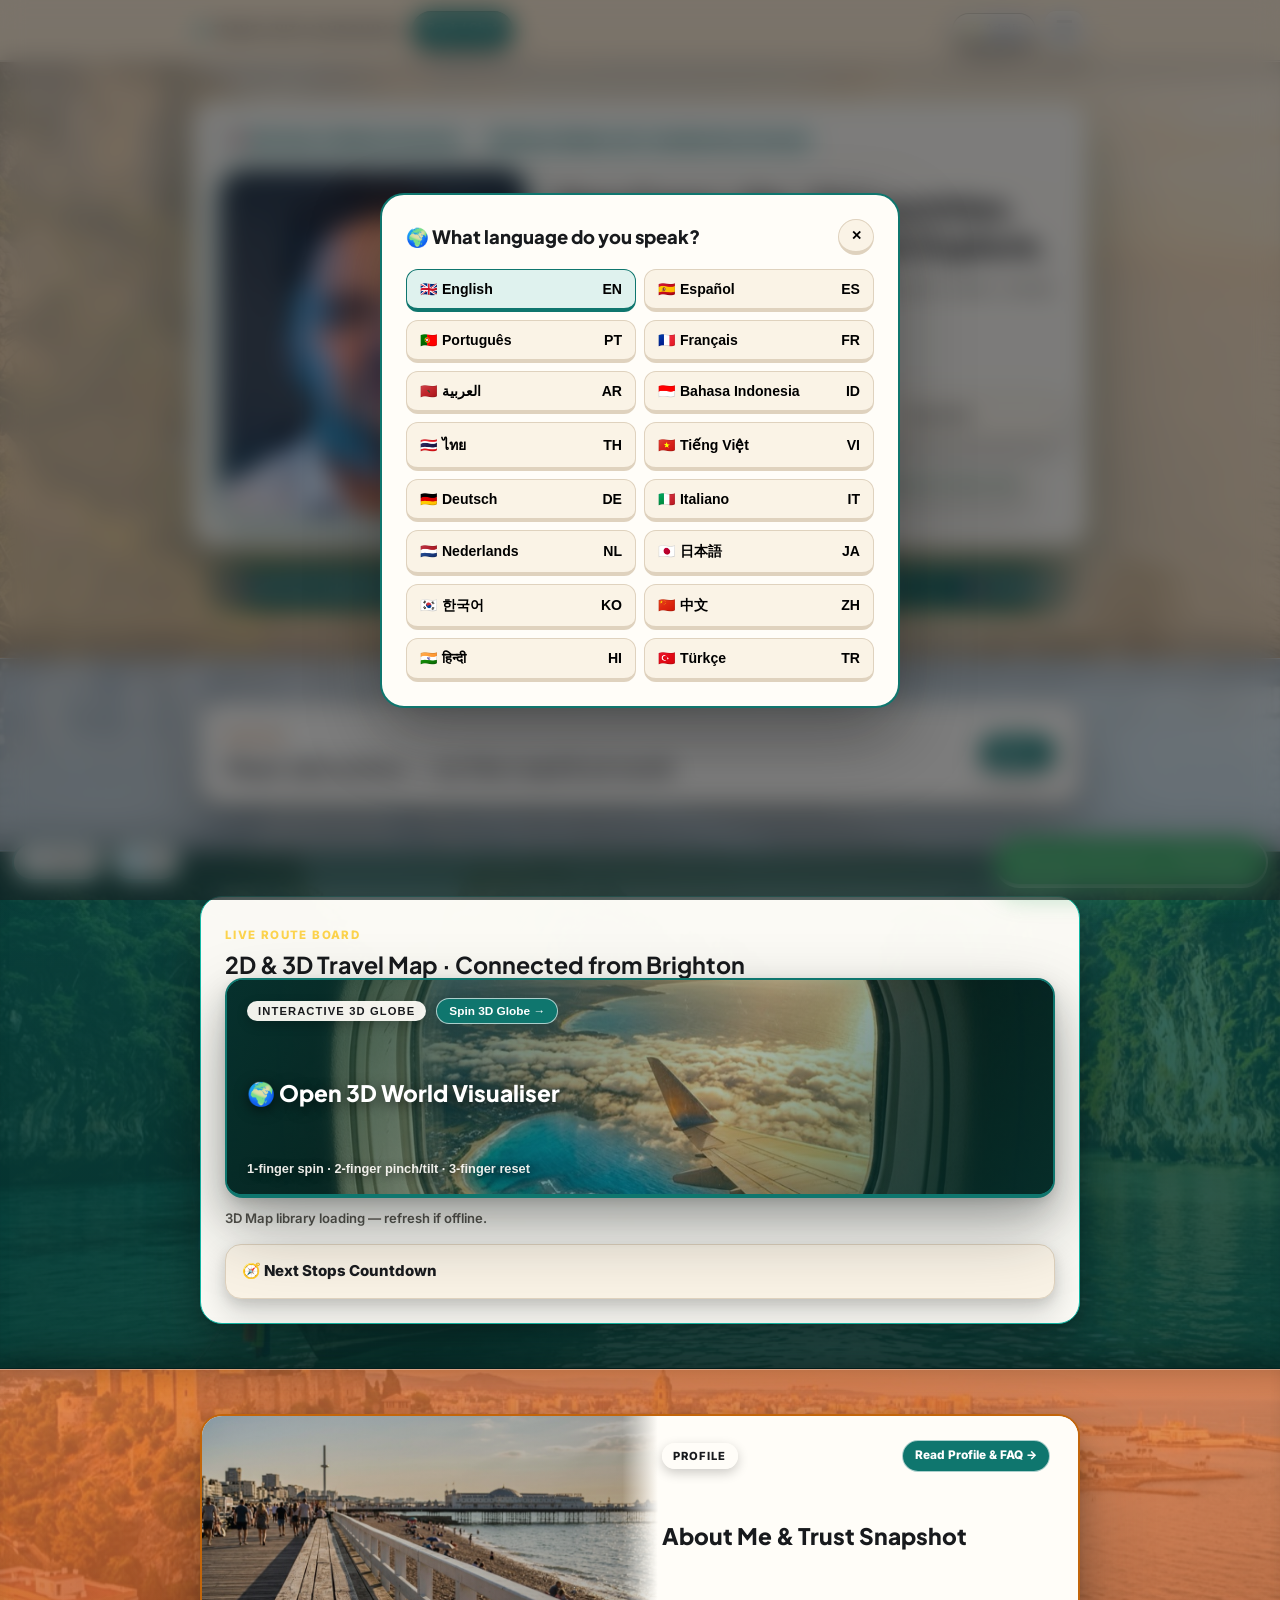
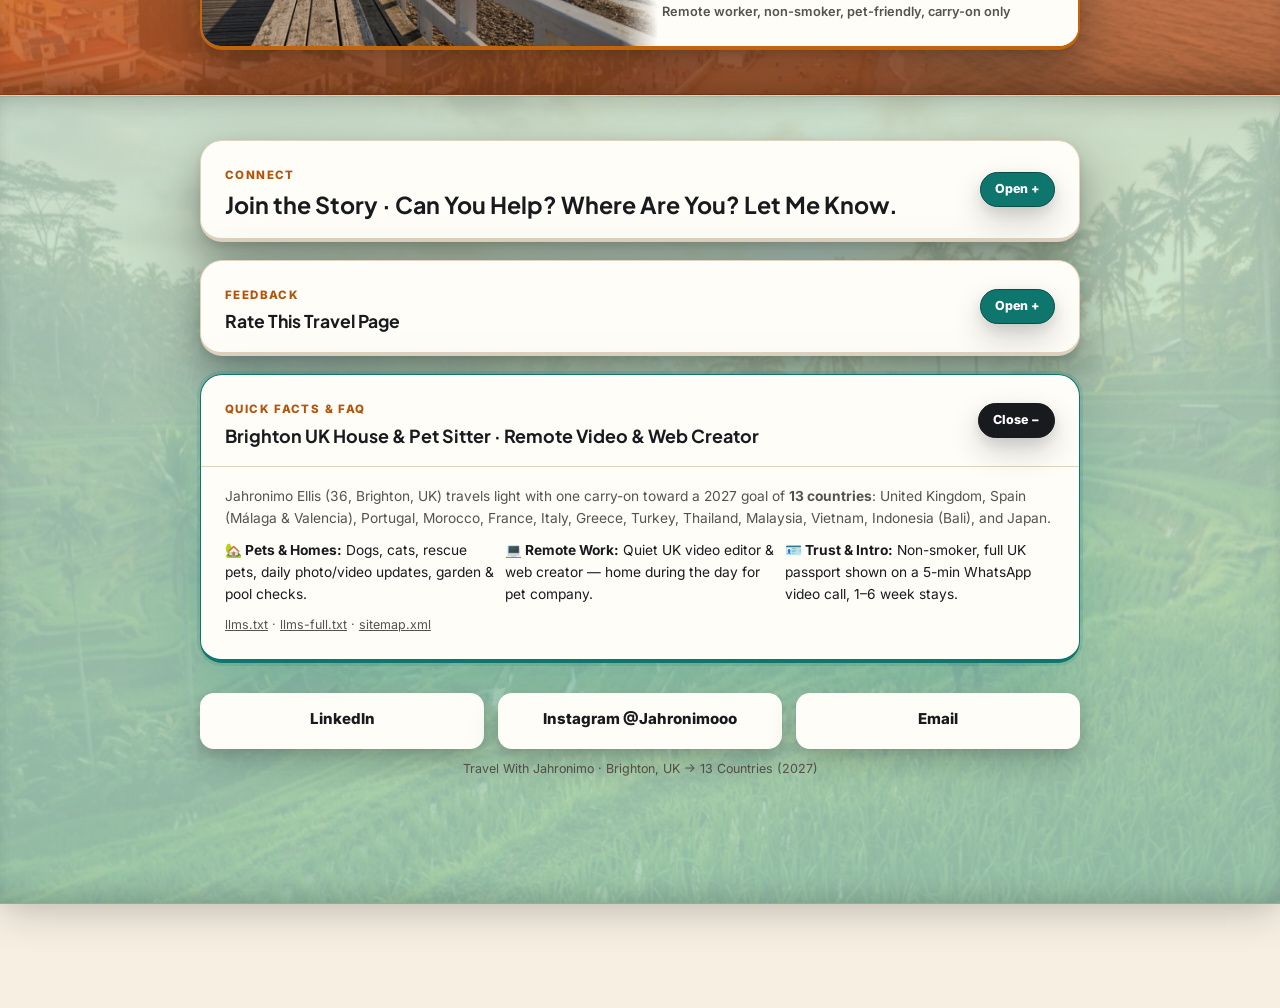
==== commit b9e10d99: "3D Globe: 1F/2F/3F gestures, Prev/Next tour, North reset, Route toggle & bulletproof Exit" ====
--- a/index.html
+++ b/index.html
@@ -348,20 +348,23 @@
         <div id="mapStageWrap" class="map-stage-wrap">
           <div id="worldMap3D"></div>
           <button id="mapFsExitBtn" class="map-fs-exit tap-fx" type="button" data-i18n="exitFsBtn">✕ Exit Fullscreen</button>
-          <div style="position:absolute;top:18px;right:14px;z-index:998;padding:6px 12px;border-radius:999px;background:rgba(24,26,29,0.74);color:#fff;font-size:0.72rem;font-weight:700;backdrop-filter:blur(6px);pointer-events:none;">
-            1F Spin · 2F Pinch/Tilt · 3F Tap Reset / Swipe ↓ Exit
-          </div>
-          <div id="mapFsHudText" style="position:absolute;top:64px;left:16px;z-index:998;padding:6px 12px;border-radius:999px;background:rgba(11,79,74,0.88);color:#fff;font-size:0.76rem;font-weight:800;backdrop-filter:blur(6px);pointer-events:none;border:1px solid rgba(255,255,255,0.28);">
+          <div style="position:absolute;top:18px;right:14px;z-index:998;padding:6px 12px;border-radius:999px;background:rgba(24,26,29,0.78);color:#fff;font-size:0.7rem;font-weight:700;backdrop-filter:blur(6px);pointer-events:none;max-width:56vw;text-align:right;">
+            1F Spin · 2F Pinch/Tilt/Tap-Out · 3F Tap World / ↓ Exit / ↔ Tour
+          </div>
+          <div id="mapFsHudText" style="position:absolute;top:66px;left:16px;z-index:998;padding:6px 12px;border-radius:999px;background:rgba(11,79,74,0.9);color:#fff;font-size:0.76rem;font-weight:800;backdrop-filter:blur(6px);pointer-events:none;border:1px solid rgba(255,255,255,0.32);">
             📍 Brighton, UK → 13 Countries
           </div>
           <div class="map-fs-toolbar">
             <button id="btn3d" class="map-btn active tap-fx" type="button" data-i18n="btn3D">3D Globe</button>
             <button id="btn2d" class="map-btn tap-fx" type="button" data-i18n="btn2D">2D Map</button>
-            <button id="mapNextStopHudBtn" class="map-btn tap-fx" type="button">🧭 Next Stop</button>
-            <button id="mapTiltBtn" class="map-btn tap-fx" type="button">📐 +15° Tilt</button>
-            <button id="mapWorldBtn" class="map-btn tap-fx" type="button">🧭 Full World</button>
-            <button id="connectLocBtn" class="map-btn geo tap-fx" type="button" data-i18n="btnPhoneLoc">📍 Connect Phone</button>
-            <button id="mapFollowBtn" class="map-btn geo tap-fx" type="button">📡 Follow Me</button>
+            <button id="mapPrevStopHudBtn" class="map-btn tap-fx" type="button">⏮ Prev</button>
+            <button id="mapNextStopHudBtn" class="map-btn tap-fx" type="button">Next ⏭</button>
+            <button id="mapTiltBtn" class="map-btn tap-fx" type="button">📐 +15°</button>
+            <button id="mapNorthHudBtn" class="map-btn tap-fx" type="button">🧭 North</button>
+            <button id="mapRouteToggleBtn" class="map-btn active tap-fx" type="button">🛣️ Route</button>
+            <button id="mapWorldBtn" class="map-btn tap-fx" type="button">🌍 World</button>
+            <button id="connectLocBtn" class="map-btn geo tap-fx" type="button" data-i18n="btnPhoneLoc">📍 GPS</button>
+            <button id="mapFollowBtn" class="map-btn geo tap-fx" type="button">📡 Follow</button>
             <button id="mapFsExitBtn2" class="map-btn tap-fx" type="button" style="background:#dc2626;color:#fff;border-color:#dc2626;">✕ Close</button>
           </div>
         </div>
@@ -671,7 +674,7 @@
   <script src="https://unpkg.com/maplibre-gl@5.1.0/dist/maplibre-gl.js"></script>
   <script src="sound.js?v=6"></script>
   <script src="i18n.js?v=3"></script>
-  <script src="map.js?v=2"></script>
+  <script src="map.js?v=3"></script>
   <script src="app.js?v=5"></script>
 </body>
 </html>
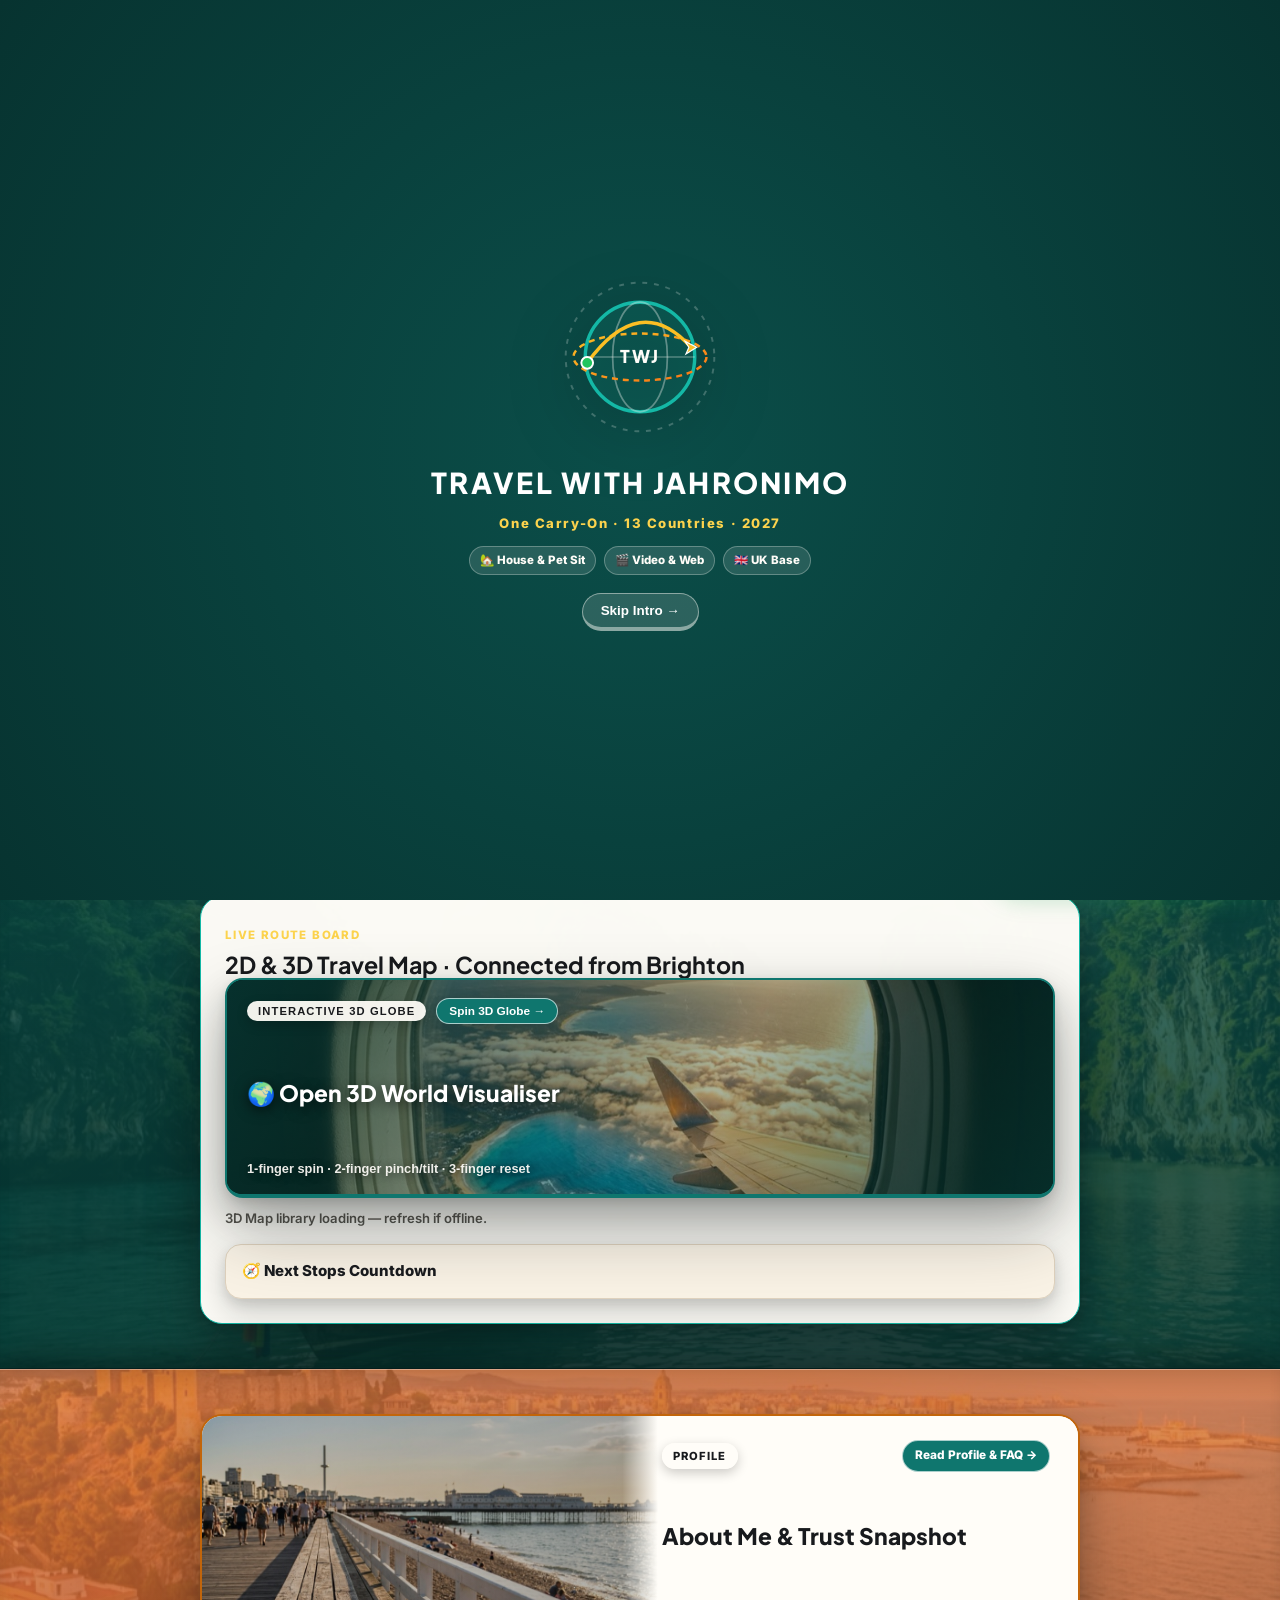
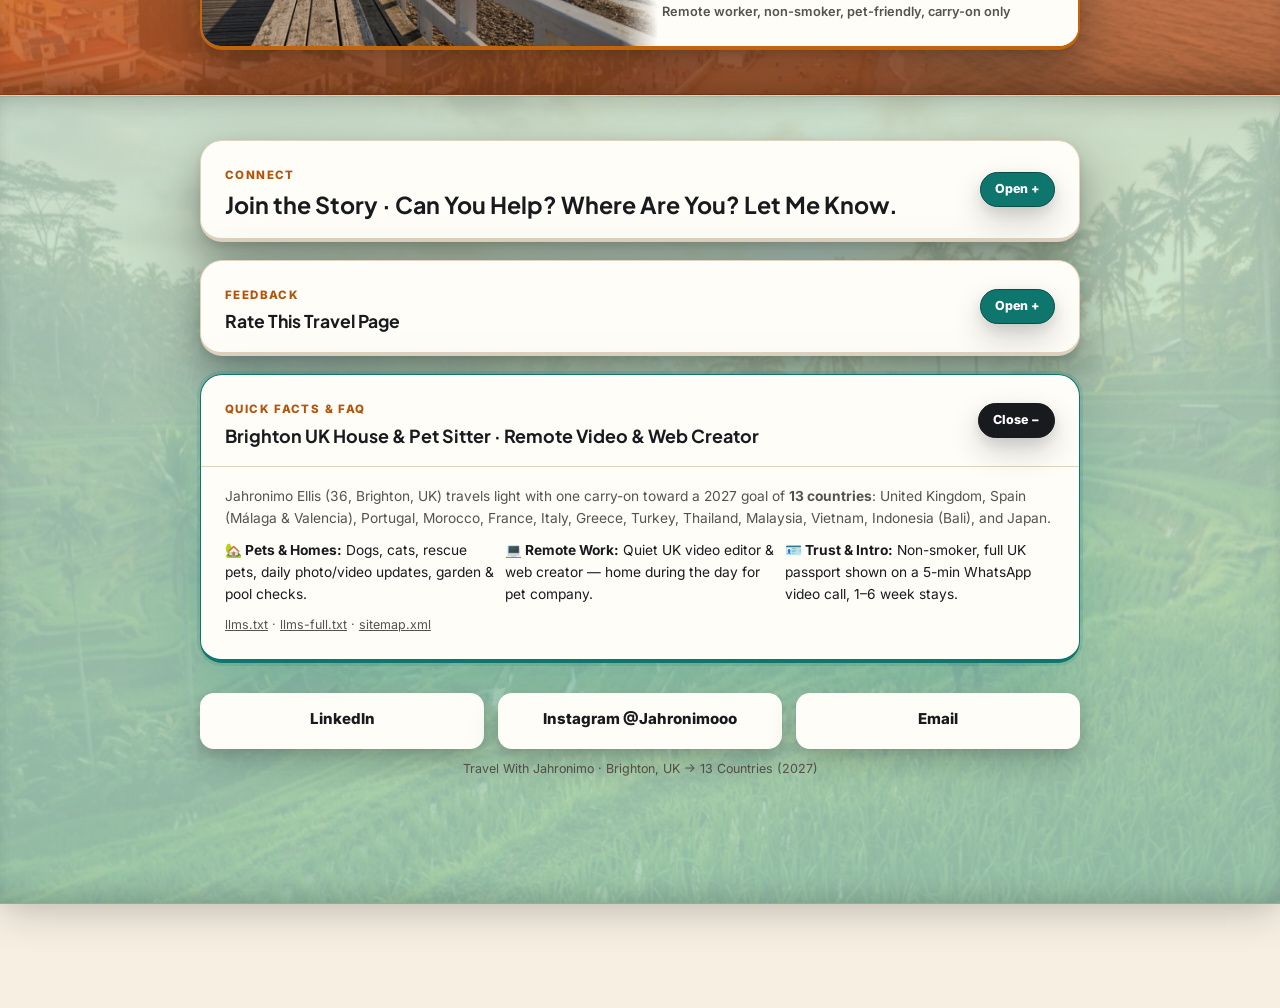
==== commit 2fdd7432: "3D Globe: 1F rotate world, 2F pan + pinch, 3F 3D bearing/pitch rotation" ====
--- a/index.html
+++ b/index.html
@@ -349,7 +349,7 @@
           <div id="worldMap3D"></div>
           <button id="mapFsExitBtn" class="map-fs-exit tap-fx" type="button" data-i18n="exitFsBtn">✕ Exit Fullscreen</button>
           <div style="position:absolute;top:18px;right:14px;z-index:998;padding:6px 12px;border-radius:999px;background:rgba(24,26,29,0.78);color:#fff;font-size:0.7rem;font-weight:700;backdrop-filter:blur(6px);pointer-events:none;max-width:56vw;text-align:right;">
-            1F Spin · 2F Pinch/Tilt/Tap-Out · 3F Tap World / ↓ Exit / ↔ Tour
+            1F Rotate World · 2F Pan &amp; Pinch · 3F 3D Rotation (Tap = Reset)
           </div>
           <div id="mapFsHudText" style="position:absolute;top:66px;left:16px;z-index:998;padding:6px 12px;border-radius:999px;background:rgba(11,79,74,0.9);color:#fff;font-size:0.76rem;font-weight:800;backdrop-filter:blur(6px);pointer-events:none;border:1px solid rgba(255,255,255,0.32);">
             📍 Brighton, UK → 13 Countries
@@ -674,7 +674,7 @@
   <script src="https://unpkg.com/maplibre-gl@5.1.0/dist/maplibre-gl.js"></script>
   <script src="sound.js?v=6"></script>
   <script src="i18n.js?v=3"></script>
-  <script src="map.js?v=3"></script>
+  <script src="map.js?v=4"></script>
   <script src="app.js?v=5"></script>
 </body>
 </html>
